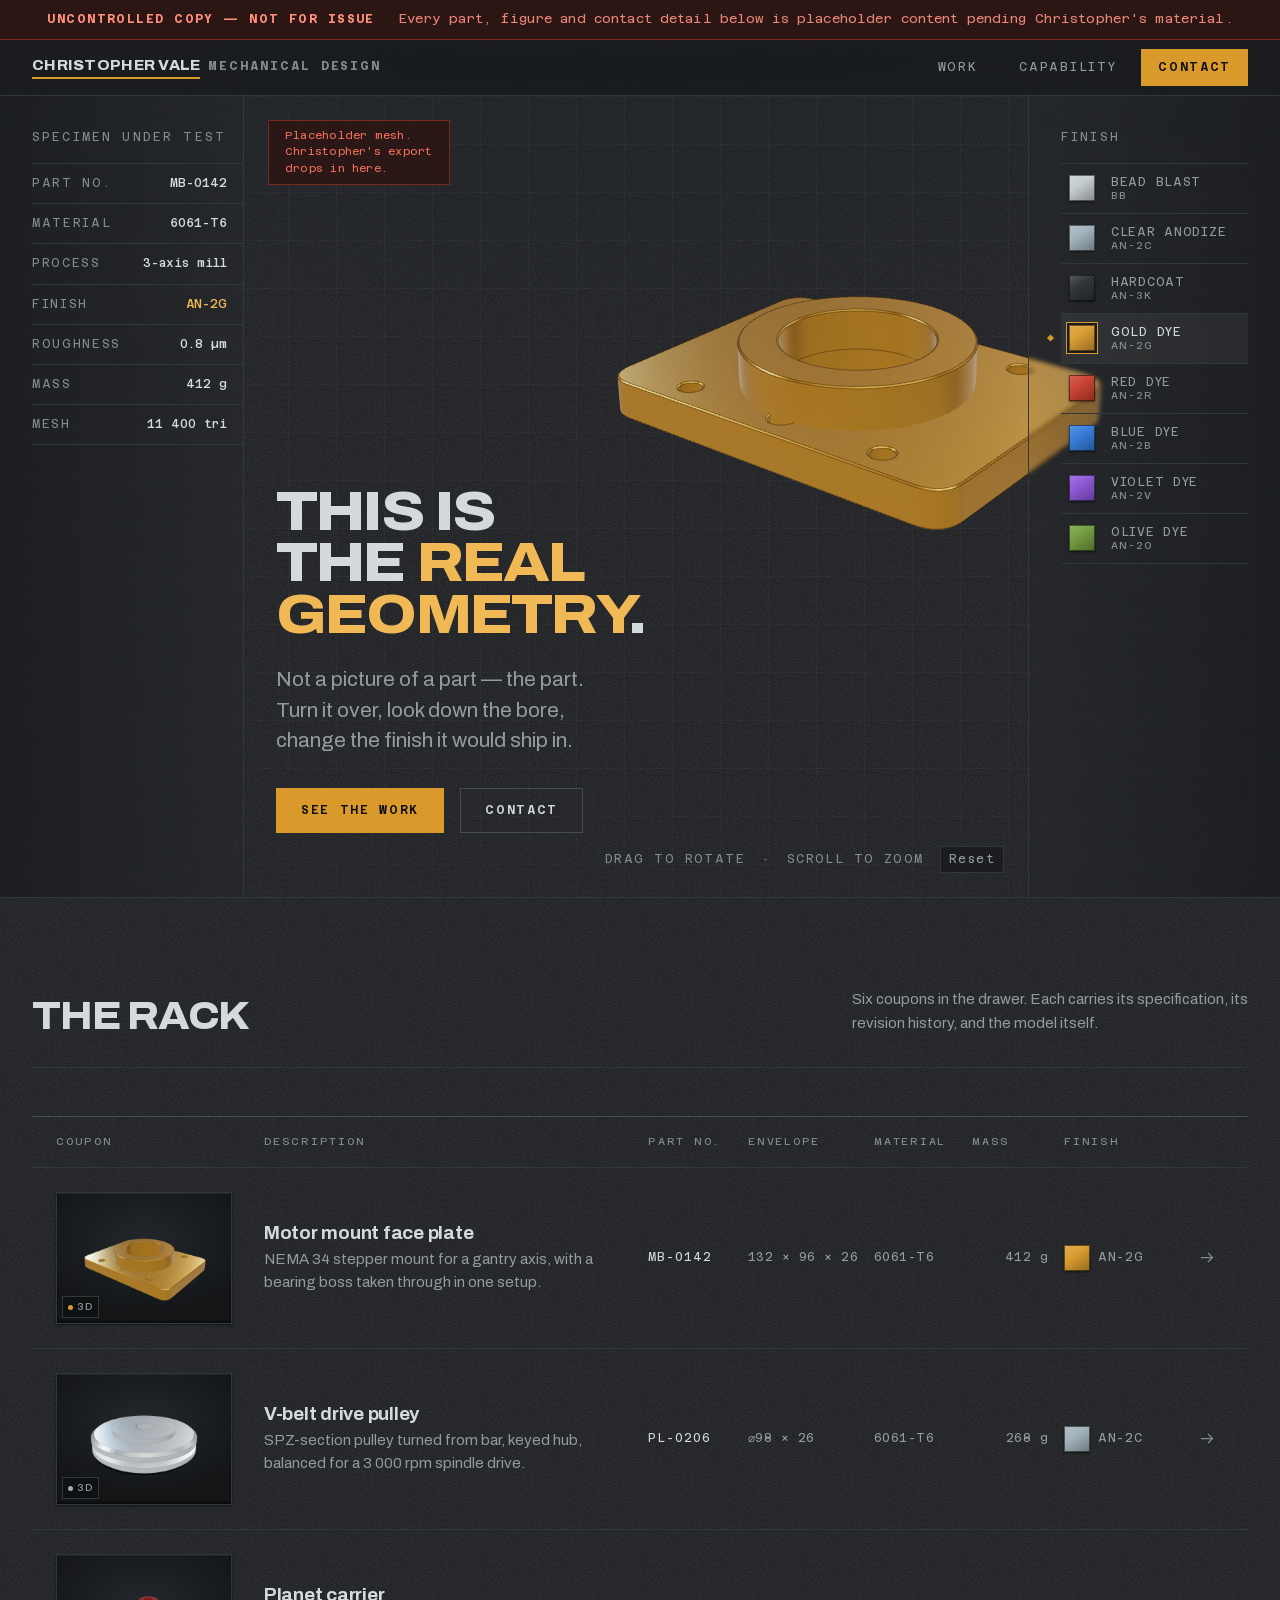
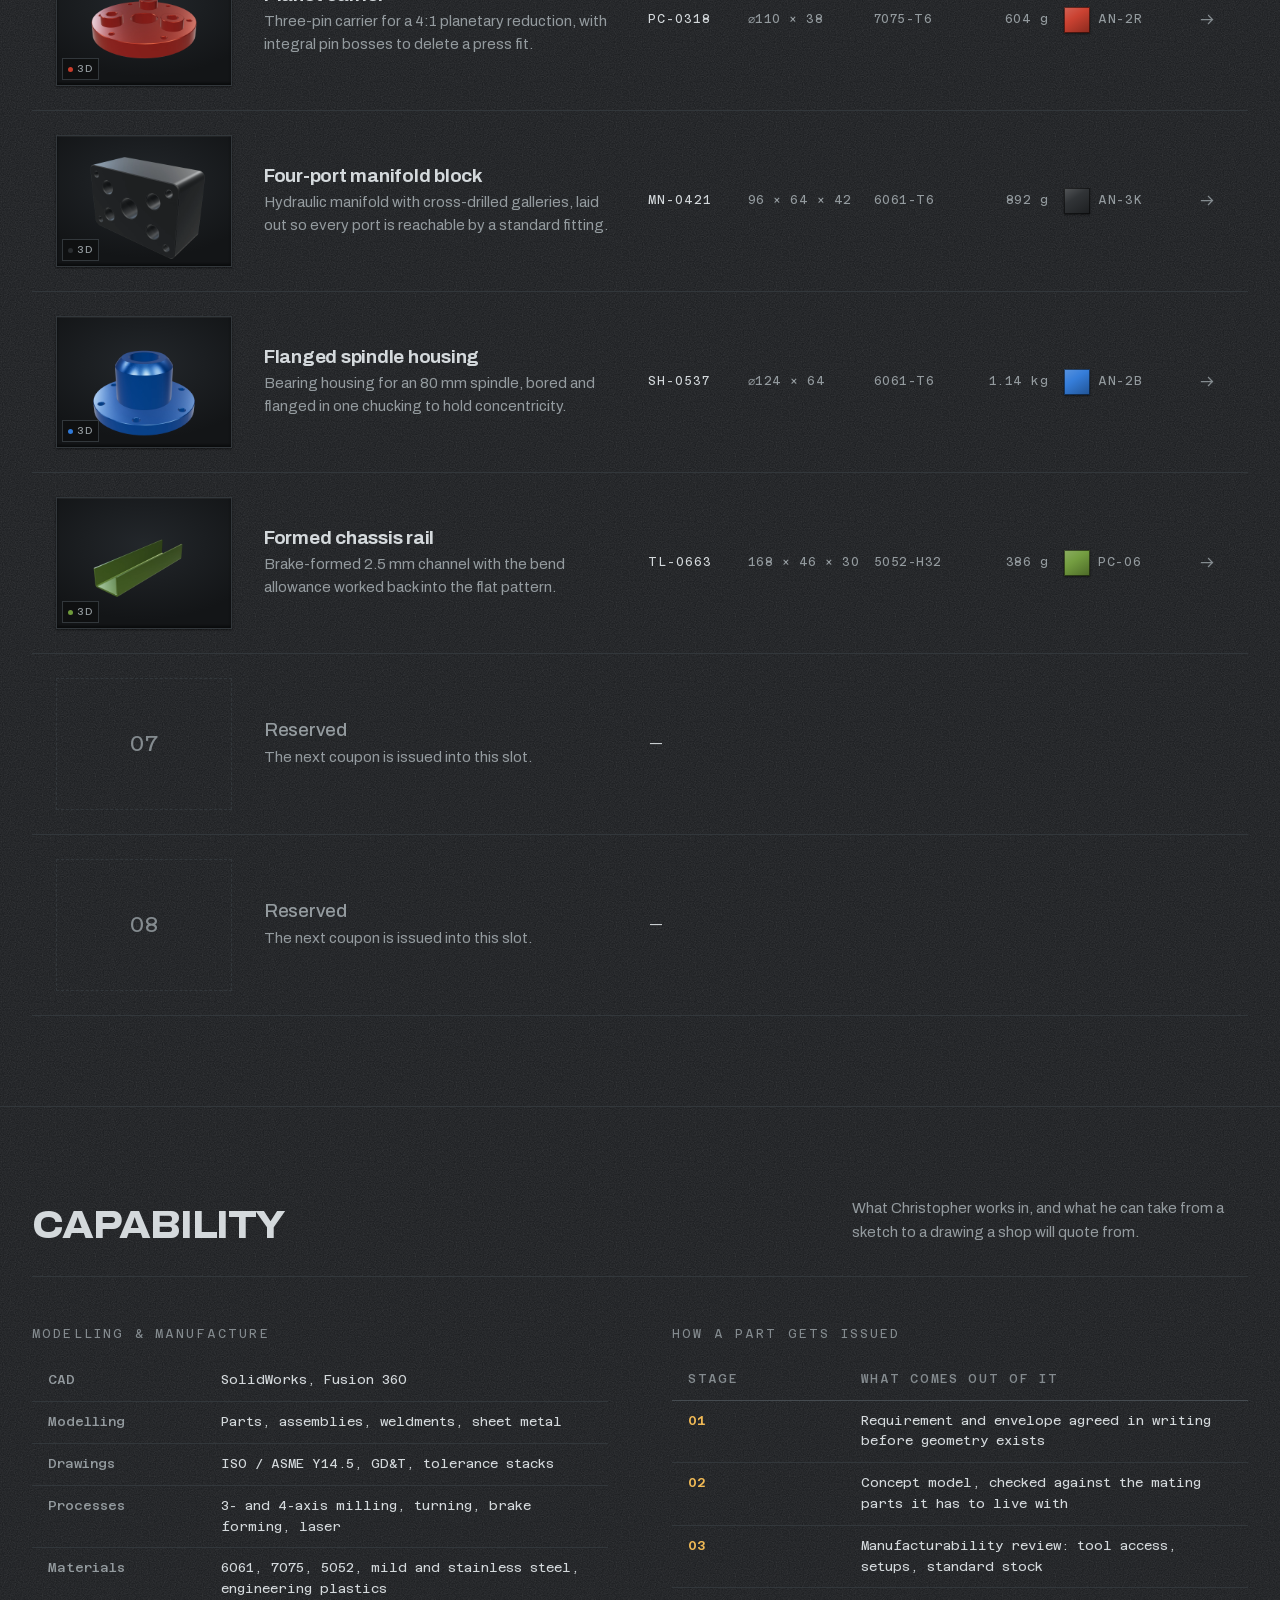
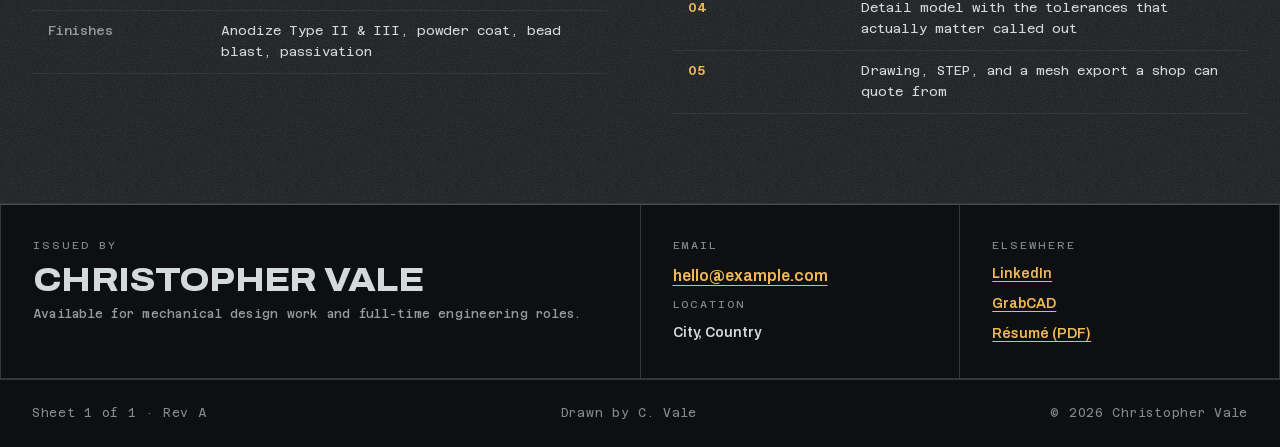
==== index.html @ 42f67389 "Initial commit: Christopher Vale mechanical design portfolio Static site for GitHub Pages, no build " ====
<!doctype html>
<html lang="en" class="no-js" data-finish="gold">
<head>
<meta charset="utf-8">
<meta name="viewport" content="width=device-width, initial-scale=1">
<title>Christopher Vale — Mechanical Design &amp; CAD</title>
<meta name="description" content="Mechanical parts and assemblies you can rotate in the browser. Real geometry, stamped specs, and the revision history behind each part.">
<meta name="theme-color" content="#16181a">
<meta property="og:title" content="Christopher Vale — Mechanical Design &amp; CAD">
<meta property="og:description" content="Mechanical parts and assemblies you can rotate in the browser. Real geometry, not renders of it.">
<meta property="og:type" content="website">
<link rel="icon" href="assets/favicon.svg" type="image/svg+xml">
<link rel="preload" href="assets/fonts/archivo-latin.woff2" as="font" type="font/woff2" crossorigin>
<link rel="preload" href="assets/fonts/azeret-mono-latin.woff2" as="font" type="font/woff2" crossorigin>
<link rel="stylesheet" href="assets/css/site.css">
<script type="importmap">
{
  "imports": {
    "three": "./vendor/three/three.module.min.js",
    "three/addons/": "./vendor/three/"
  }
}
</script>
<script defer src="assets/js/finishes.js"></script>
<script defer src="assets/js/site.js"></script>
</head>
<body>
<!--
DIRECTION CONTRACT
THESIS: Every project is a machined sample coupon you can pick up and re-finish, not a render tile; this refuses the dark portfolio grid of glowing cards.
OWN-WORLD: Type III hardcoat graphite ground, bead-blast aluminium type, a full Type II anodize dye rack carrying the page accent; Archivo stamped wide, Azeret Mono spec rows; drilled coupons, hairline rules, one 8px cell governing every dimension.
STORY: A recruiter sees real geometry turning, grabs it, changes its finish, reads the revision table, and mails Christopher.
FIRST VIEWPORT: Full-bleed datum field; the specimen seated upper-right; the spec stamp column pinned left; the dye rack pinned right; headline and primary action seated in the composed lower-left void.
FORM: The Finish Sample Card, candidate 6 of 7 grounded directions, seed key 66124021.
FINISH: unreviewed and undocumented is unfinished; this build ends with the finish review, the verdict, and DESIGN.md
-->
<a class="skip" href="#work">Skip to the work</a>

<!-- PLACEHOLDER MARKER. Delete this block once Christopher's real material is in. -->
<div class="issue-strip">
  <b>Uncontrolled copy — not for issue</b>
  <span>Every part, figure and contact detail below is placeholder content pending Christopher's material.</span>
</div>

<header class="nameplate">
  <a class="nameplate__mark" href="#top">
    <b>Christopher Vale</b>
    <em>Mechanical design</em>
  </a>
  <nav class="nameplate__nav" aria-label="Primary">
    <a href="#work">Work</a>
    <a href="#capability" class="hide-sm">Capability</a>
    <a href="#contact" class="is-primary">Contact</a>
  </nav>
</header>

<main id="top">

  <!-- ======================================================= the specimen -->
  <section class="coupon-test" aria-labelledby="hero-title">
    <div class="coupon-test__field" aria-hidden="true"></div>

    <div class="viewer viewer--hero"
         data-model="assets/models/mb-0142-motor-mount.stl"
         data-shift="-0.17,0.15"
         data-fit="1.72"
         data-fit-portrait="1.3">
      <img class="viewer__poster" src="assets/renders/mb-0142-motor-mount.webp"
           alt="Rendered view of the MB-0142 motor mount face plate: a milled aluminium plate with a central bearing boss and four bolt holes.">
      <canvas class="viewer__canvas" tabindex="0" role="application"
              aria-label="Interactive 3D model of part MB-0142. Drag to rotate, scroll to zoom. With the keyboard: arrow keys rotate, plus and minus zoom, R resets the view."></canvas>
      <div class="viewer__state" data-state-el>
        <span data-state-text>Loading specimen</span>
        <span class="viewer__bar"><i></i></span>
      </div>
      <!-- PLACEHOLDER MARKER. Delete with the issue strip. -->
      <p class="viewer__note">Placeholder mesh. Christopher's export drops in here.</p>
      <div class="viewer__readout">
        <span>Drag to rotate</span>
        <b>·</b>
        <span class="pointer-fine">Scroll to zoom</span>
        <span class="pointer-coarse">Pinch to zoom</span>
        <button type="button" class="viewer__reset">Reset</button>
      </div>
    </div>

    <div class="specstamp">
      <p class="specstamp__head">Specimen under test</p>
      <dl>
        <div><dt>Part no.</dt><dd>MB-0142</dd></div>
        <div><dt>Material</dt><dd>6061-T6</dd></div>
        <div><dt>Process</dt><dd>3-axis mill</dd></div>
        <div><dt>Finish</dt><dd data-live-finish>AN-2G</dd></div>
        <div><dt>Roughness</dt><dd data-live-ra>0.8 µm</dd></div>
        <div><dt>Mass</dt><dd>412 g</dd></div>
        <div><dt>Mesh</dt><dd>11 400 tri</dd></div>
      </dl>
    </div>

    <div class="dyerack">
      <p class="dyerack__head" id="dye-rack-label">Finish</p>
      <div class="dyerack__list" role="group" aria-labelledby="dye-rack-label">
        <button type="button" class="chip" data-finish="natural" style="--chip:#c3cacd" aria-pressed="false">
          <span>Bead blast<small>BB</small></span>
        </button>
        <button type="button" class="chip" data-finish="clear" style="--chip:#9fb0ba" aria-pressed="false">
          <span>Clear anodize<small>AN-2C</small></span>
        </button>
        <button type="button" class="chip" data-finish="black" style="--chip:#2a2d30" aria-pressed="false">
          <span>Hardcoat<small>AN-3K</small></span>
        </button>
        <button type="button" class="chip" data-finish="gold" style="--chip:#d99a2b" aria-pressed="true">
          <span>Gold dye<small>AN-2G</small></span>
        </button>
        <button type="button" class="chip" data-finish="red" style="--chip:#c93c2b" aria-pressed="false">
          <span>Red dye<small>AN-2R</small></span>
        </button>
        <button type="button" class="chip" data-finish="blue" style="--chip:#2f79d8" aria-pressed="false">
          <span>Blue dye<small>AN-2B</small></span>
        </button>
        <button type="button" class="chip" data-finish="violet" style="--chip:#8a52d6" aria-pressed="false">
          <span>Violet dye<small>AN-2V</small></span>
        </button>
        <button type="button" class="chip" data-finish="olive" style="--chip:#6f9a3a" aria-pressed="false">
          <span>Olive dye<small>AN-2O</small></span>
        </button>
      </div>
    </div>

    <div class="coupon-test__say">
      <h1 class="display" id="hero-title">This is the <i>real geometry</i>.</h1>
      <p class="lede">Not a picture of a part — the part. Turn it over, look down the bore,
        change the finish it would ship in.</p>
      <p class="nojs-note stamp mt-4">3D requires JavaScript. Every part is shown as a rendered plate below.</p>
      <div class="coupon-test__actions">
        <a class="btn" href="#work">See the work</a>
        <a class="btn btn--ghost" href="#contact">Contact</a>
      </div>
    </div>
  </section>

  <!-- ============================================================= the rack -->
  <section class="band" id="work" aria-labelledby="work-title">
    <div class="wrap">
      <div class="band__head">
        <h2 class="display" id="work-title">The rack</h2>
        <p>Six coupons in the drawer. Each carries its specification, its revision
          history, and the model itself.</p>
      </div>

      <div class="register">
        <div class="register__head" aria-hidden="true">
          <span>Coupon</span>
          <span>Description</span>
          <span><span>Part no.</span><span>Envelope</span><span>Material</span><span>Mass</span></span>
          <span>Finish</span>
          <span></span>
        </div>

        <a class="row seat" href="projects/mb-0142/" style="--chip:#d99a2b">
          <span class="row__plate">
            <img src="assets/renders/mb-0142-motor-mount.webp" alt="" loading="lazy" width="960" height="720">
            <span class="row__live">3D</span>
          </span>
          <span class="row__id">
            <b>Motor mount face plate</b>
            <i>NEMA 34 stepper mount for a gantry axis, with a bearing boss taken through in one setup.</i>
          </span>
          <span class="row__spec">
            <span class="pn">MB-0142</span>
            <span class="env">132 × 96 × 26</span>
            <span>6061-T6</span>
            <span class="mass">412 g</span>
          </span>
          <span class="row__fin">AN-2G</span>
          <svg class="ico" width="15" height="15" viewBox="0 0 15 15" fill="none" aria-hidden="true"><path d="M1.5 7.5h11M8.5 3.5l4 4-4 4" stroke="currentColor" stroke-width="1.25" stroke-linecap="square"/></svg>
        </a>

        <a class="row seat" href="projects/pl-0206/" style="--chip:#9fb0ba">
          <span class="row__plate">
            <img src="assets/renders/pl-0206-v-belt-pulley.webp" alt="" loading="lazy" width="960" height="720">
            <span class="row__live">3D</span>
          </span>
          <span class="row__id">
            <b>V-belt drive pulley</b>
            <i>SPZ-section pulley turned from bar, keyed hub, balanced for a 3 000 rpm spindle drive.</i>
          </span>
          <span class="row__spec">
            <span class="pn">PL-0206</span>
            <span class="env">⌀98 × 26</span>
            <span>6061-T6</span>
            <span class="mass">268 g</span>
          </span>
          <span class="row__fin">AN-2C</span>
          <svg class="ico" width="15" height="15" viewBox="0 0 15 15" fill="none" aria-hidden="true"><path d="M1.5 7.5h11M8.5 3.5l4 4-4 4" stroke="currentColor" stroke-width="1.25" stroke-linecap="square"/></svg>
        </a>

        <a class="row seat" href="projects/pc-0318/" style="--chip:#c93c2b">
          <span class="row__plate">
            <img src="assets/renders/pc-0318-planet-carrier.webp" alt="" loading="lazy" width="960" height="720">
            <span class="row__live">3D</span>
          </span>
          <span class="row__id">
            <b>Planet carrier</b>
            <i>Three-pin carrier for a 4:1 planetary reduction, with integral pin bosses to delete a press fit.</i>
          </span>
          <span class="row__spec">
            <span class="pn">PC-0318</span>
            <span class="env">⌀110 × 38</span>
            <span>7075-T6</span>
            <span class="mass">604 g</span>
          </span>
          <span class="row__fin">AN-2R</span>
          <svg class="ico" width="15" height="15" viewBox="0 0 15 15" fill="none" aria-hidden="true"><path d="M1.5 7.5h11M8.5 3.5l4 4-4 4" stroke="currentColor" stroke-width="1.25" stroke-linecap="square"/></svg>
        </a>

        <a class="row seat" href="projects/mn-0421/" style="--chip:#2a2d30">
          <span class="row__plate">
            <img src="assets/renders/mn-0421-manifold-block.webp" alt="" loading="lazy" width="960" height="720">
            <span class="row__live">3D</span>
          </span>
          <span class="row__id">
            <b>Four-port manifold block</b>
            <i>Hydraulic manifold with cross-drilled galleries, laid out so every port is reachable by a standard fitting.</i>
          </span>
          <span class="row__spec">
            <span class="pn">MN-0421</span>
            <span class="env">96 × 64 × 42</span>
            <span>6061-T6</span>
            <span class="mass">892 g</span>
          </span>
          <span class="row__fin">AN-3K</span>
          <svg class="ico" width="15" height="15" viewBox="0 0 15 15" fill="none" aria-hidden="true"><path d="M1.5 7.5h11M8.5 3.5l4 4-4 4" stroke="currentColor" stroke-width="1.25" stroke-linecap="square"/></svg>
        </a>

        <a class="row seat" href="projects/sh-0537/" style="--chip:#2f79d8">
          <span class="row__plate">
            <img src="assets/renders/sh-0537-spindle-housing.webp" alt="" loading="lazy" width="960" height="720">
            <span class="row__live">3D</span>
          </span>
          <span class="row__id">
            <b>Flanged spindle housing</b>
            <i>Bearing housing for an 80 mm spindle, bored and flanged in one chucking to hold concentricity.</i>
          </span>
          <span class="row__spec">
            <span class="pn">SH-0537</span>
            <span class="env">⌀124 × 64</span>
            <span>6061-T6</span>
            <span class="mass">1.14 kg</span>
          </span>
          <span class="row__fin">AN-2B</span>
          <svg class="ico" width="15" height="15" viewBox="0 0 15 15" fill="none" aria-hidden="true"><path d="M1.5 7.5h11M8.5 3.5l4 4-4 4" stroke="currentColor" stroke-width="1.25" stroke-linecap="square"/></svg>
        </a>

        <a class="row seat" href="projects/tl-0663/" style="--chip:#6f9a3a">
          <span class="row__plate">
            <img src="assets/renders/tl-0663-chassis-rail.webp" alt="" loading="lazy" width="960" height="720">
            <span class="row__live">3D</span>
          </span>
          <span class="row__id">
            <b>Formed chassis rail</b>
            <i>Brake-formed 2.5 mm channel with the bend allowance worked back into the flat pattern.</i>
          </span>
          <span class="row__spec">
            <span class="pn">TL-0663</span>
            <span class="env">168 × 46 × 30</span>
            <span>5052-H32</span>
            <span class="mass">386 g</span>
          </span>
          <span class="row__fin">PC-06</span>
          <svg class="ico" width="15" height="15" viewBox="0 0 15 15" fill="none" aria-hidden="true"><path d="M1.5 7.5h11M8.5 3.5l4 4-4 4" stroke="currentColor" stroke-width="1.25" stroke-linecap="square"/></svg>
        </a>

        <div class="row row--ghost seat">
          <span class="row__plate"><span>07</span></span>
          <span class="row__id">
            <b>Reserved</b>
            <i>The next coupon is issued into this slot.</i>
          </span>
          <span class="row__spec"><span class="pn">—</span></span>
        </div>

        <div class="row row--ghost seat">
          <span class="row__plate"><span>08</span></span>
          <span class="row__id">
            <b>Reserved</b>
            <i>The next coupon is issued into this slot.</i>
          </span>
          <span class="row__spec"><span class="pn">—</span></span>
        </div>

      </div>
    </div>
  </section>

  <!-- ======================================================== capability -->
  <section class="band" id="capability" aria-labelledby="cap-title">
    <div class="wrap">
      <div class="band__head">
        <h2 class="display" id="cap-title">Capability</h2>
        <p>What Christopher works in, and what he can take from a sketch to a
          drawing a shop will quote from.</p>
      </div>

      <div class="two-col">
        <table class="spectable">
          <caption>Modelling &amp; manufacture</caption>
          <tbody>
            <tr><th scope="row">CAD</th><td>SolidWorks, Fusion 360</td></tr>
            <tr><th scope="row">Modelling</th><td>Parts, assemblies, weldments, sheet metal</td></tr>
            <tr><th scope="row">Drawings</th><td>ISO / ASME Y14.5, GD&amp;T, tolerance stacks</td></tr>
            <tr><th scope="row">Processes</th><td>3- and 4-axis milling, turning, brake forming, laser</td></tr>
            <tr><th scope="row">Materials</th><td>6061, 7075, 5052, mild and stainless steel, engineering plastics</td></tr>
            <tr><th scope="row">Finishes</th><td>Anodize Type II &amp; III, powder coat, bead blast, passivation</td></tr>
          </tbody>
        </table>

        <table class="spectable">
          <caption>How a part gets issued</caption>
          <thead>
            <tr><th scope="col">Stage</th><th scope="col">What comes out of it</th></tr>
          </thead>
          <tbody>
            <tr><th scope="row" class="rev">01</th><td>Requirement and envelope agreed in writing before geometry exists</td></tr>
            <tr><th scope="row" class="rev">02</th><td>Concept model, checked against the mating parts it has to live with</td></tr>
            <tr><th scope="row" class="rev">03</th><td>Manufacturability review: tool access, setups, standard stock</td></tr>
            <tr><th scope="row" class="rev">04</th><td>Detail model with the tolerances that actually matter called out</td></tr>
            <tr><th scope="row" class="rev">05</th><td>Drawing, STEP, and a mesh export a shop can quote from</td></tr>
          </tbody>
        </table>
      </div>
    </div>
  </section>

</main>

<!-- ========================================================== title block -->
<footer class="titleblock" id="contact">
  <div class="titleblock__grid">
    <div class="titleblock__cell titleblock__issuer">
      <span class="k">Issued by</span>
      <span class="v">Christopher Vale</span>
      <p class="stamp" style="text-transform:none;letter-spacing:0.02em;line-height:1.6">
        Available for mechanical design work and full-time engineering roles.
      </p>
    </div>
    <div class="titleblock__cell">
      <span class="k">Email</span>
      <span class="v"><a href="mailto:hello@example.com">hello@example.com</a></span>
      <span class="k">Location</span>
      <span class="v" style="font-size:0.875rem">City, Country</span>
    </div>
    <div class="titleblock__cell">
      <span class="k">Elsewhere</span>
      <span class="v" style="font-size:0.875rem"><a href="#contact">LinkedIn</a></span>
      <span class="v" style="font-size:0.875rem"><a href="#contact">GrabCAD</a></span>
      <span class="v" style="font-size:0.875rem"><a href="#contact">Résumé (PDF)</a></span>
    </div>
  </div>
  <div class="titleblock__foot">
    <span>Sheet 1 of 1 · Rev A</span>
    <span>Drawn by C. Vale</span>
    <span>&copy; <span data-year>2026</span> Christopher Vale</span>
  </div>
</footer>

<div id="finish-live" class="vh" role="status" aria-live="polite"></div>
</body>
</html>
---- assets/css/site.css ----
/* ==========================================================================
   THE FINISH SAMPLE CARD
   Christopher — mechanical design portfolio
   Every project is a machined sample coupon: bead-blast field, stamped spec,
   dye rack. The page accent IS the selected finish.
   ========================================================================== */

/* --------------------------------------------------------------- 1. faces */

@font-face {
  font-family: 'Archivo';
  font-style: normal;
  font-weight: 100 900;
  font-stretch: 62% 125%;
  font-display: swap;
  src: url('../fonts/archivo-latin.woff2') format('woff2');
  unicode-range: U+0000-00FF, U+0131, U+0152-0153, U+02BB-02BC, U+02C6, U+02DA,
    U+02DC, U+0304, U+0308, U+0329, U+2000-206F, U+20AC, U+2122, U+2191, U+2193,
    U+2212, U+2215, U+FEFF, U+FFFD;
}
@font-face {
  font-family: 'Archivo';
  font-style: normal;
  font-weight: 100 900;
  font-stretch: 62% 125%;
  font-display: swap;
  src: url('../fonts/archivo-latin-ext.woff2') format('woff2');
  unicode-range: U+0100-02BA, U+02BD-02C5, U+02C7-02CC, U+02CE-02D7, U+02DD-02FF,
    U+0304, U+0308, U+0329, U+1D00-1DBF, U+1E00-1E9F, U+1EF2-1EFF, U+2020,
    U+20A0-20AB, U+20AD-20C0, U+2113, U+2C60-2C7F, U+A720-A7FF;
}
@font-face {
  font-family: 'Azeret Mono';
  font-style: normal;
  font-weight: 300 700;
  font-display: swap;
  src: url('../fonts/azeret-mono-latin.woff2') format('woff2');
  unicode-range: U+0000-00FF, U+0131, U+0152-0153, U+02BB-02BC, U+02C6, U+02DA,
    U+02DC, U+0304, U+0308, U+0329, U+2000-206F, U+20AC, U+2122, U+2191, U+2193,
    U+2212, U+2215, U+FEFF, U+FFFD;
}
@font-face {
  font-family: 'Azeret Mono';
  font-style: normal;
  font-weight: 300 700;
  font-display: swap;
  src: url('../fonts/azeret-mono-latin-ext.woff2') format('woff2');
  unicode-range: U+0100-02BA, U+02BD-02C5, U+02C7-02CC, U+02CE-02D7, U+02DD-02FF,
    U+0304, U+0308, U+0329, U+1D00-1DBF, U+1E00-1E9F, U+1EF2-1EFF, U+2020,
    U+20A0-20AB, U+20AD-20C0, U+2113, U+2C60-2C7F, U+A720-A7FF;
}

/* -------------------------------------------------------------- 2. tokens */

:root {
  /* One fixed cell unit governs every dimension on the page. */
  --cell: 8px;
  --c1: var(--cell);
  --c2: calc(var(--cell) * 2);
  --c3: calc(var(--cell) * 3);
  --c4: calc(var(--cell) * 4);
  --c6: calc(var(--cell) * 6);
  --c8: calc(var(--cell) * 8);
  --c12: calc(var(--cell) * 12);
  --c16: calc(var(--cell) * 16);

  /* Type III hardcoat ground, warm-dark rather than neutral black. */
  --void: #0e0f10;
  --plate: #191b1e;
  --plate-2: #1d2023;
  --plate-3: #24282c;
  --rule: #32373b;
  --rule-bright: #454b50;

  /* Bead-blast aluminium */
  --alu: #d4d9dc;
  --alu-dim: #949b9f;
  --alu-faint: #848b8f;

  /* Type II anodize dye rack — chip colour, and a lightened ink that clears
     4.5:1 on the plate for text use. */
  --dye-natural: #c3cacd;      --ink-natural: #d4d9dc;
  --dye-clear: #9fb0ba;        --ink-clear: #bcccd4;
  --dye-black: #2a2d30;        --ink-black: #b9bfc3;
  --dye-gold: #d99a2b;         --ink-gold: #f0b955;
  --dye-red: #c93c2b;          --ink-red: #f2705c;
  --dye-blue: #2f79d8;         --ink-blue: #6faaf5;
  --dye-violet: #8a52d6;       --ink-violet: #b591f0;
  --dye-olive: #6f9a3a;        --ink-olive: #a8cf6a;

  /* The live finish. JS overwrites these on selection; the page's accent
     is the selected finish, not a fixed brand colour. */
  --dye: var(--dye-gold);
  --ink: var(--ink-gold);

  --shadow-seat: 0 1px 2px rgb(0 0 0 / 0.5), 0 7px 14px -8px rgb(0 0 0 / 0.65);
  --shadow-lift: 0 2px 4px rgb(0 0 0 / 0.55), 0 14px 22px -10px rgb(0 0 0 / 0.75);

  --ease-out: cubic-bezier(0.16, 1, 0.3, 1);
  --ease-seat: cubic-bezier(0.22, 1.1, 0.36, 1);

  --sans: 'Archivo', ui-sans-serif, system-ui, sans-serif;
  --mono: 'Azeret Mono', ui-monospace, 'SF Mono', Menlo, monospace;

  --page: min(1560px, 100% - var(--c8));
  --header-h: 56px;
  --stamp-w: 244px;
  --rack-w: 252px;

  color-scheme: dark;
  accent-color: var(--dye);
}

/* --------------------------------------------------------------- 3. reset */

*, *::before, *::after { box-sizing: border-box; }

html {
  -webkit-text-size-adjust: 100%;
  scroll-behavior: smooth;
  scroll-padding-top: calc(var(--header-h) + var(--c6));
}
@media (prefers-reduced-motion: reduce) {
  html { scroll-behavior: auto; }
}

body {
  margin: 0;
  background: var(--plate);
  color: var(--alu);
  font-family: var(--sans);
  font-size: clamp(0.9375rem, 0.9rem + 0.2vw, 1rem);
  line-height: 1.6;
  font-variation-settings: 'wdth' 100;
  -webkit-font-smoothing: antialiased;
  text-rendering: optimizeLegibility;
  /* Bead-blast: isotropic grain, desaturated in the filter itself so it
     modulates the ground without a page-sized blend mode to composite. */
  background-image:
    radial-gradient(120% 80% at 50% -10%, #21262a 0%, transparent 60%),
    url("data:image/svg+xml,%3Csvg xmlns='http://www.w3.org/2000/svg' width='160' height='160'%3E%3Cfilter id='b'%3E%3CfeTurbulence type='fractalNoise' baseFrequency='0.85' numOctaves='3' stitchTiles='stitch'/%3E%3CfeColorMatrix type='saturate' values='0'/%3E%3C/filter%3E%3Crect width='160' height='160' filter='url(%23b)' opacity='0.16'/%3E%3C/svg%3E");
  background-size: auto, 160px 160px;
  background-attachment: fixed, scroll;
}

img, canvas, svg { display: block; max-width: 100%; }
img { height: auto; }

h1, h2, h3, h4, p, figure, ul, ol { margin: 0; }
ul, ol { padding: 0; list-style: none; }

/* ------------------------------------------------- 4. browser surfaces */

::selection { background: var(--dye); color: var(--void); }

::-webkit-scrollbar { width: 12px; height: 12px; }
::-webkit-scrollbar-track { background: var(--void); }
::-webkit-scrollbar-thumb {
  background: var(--plate-3);
  border: 3px solid var(--void);
  border-radius: 0;
}
::-webkit-scrollbar-thumb:hover { background: var(--rule-bright); }
* { scrollbar-color: var(--plate-3) var(--void); scrollbar-width: thin; }

:focus-visible {
  outline: 2px solid var(--ink);
  outline-offset: 2px;
}

a { color: var(--ink); text-decoration-thickness: 1px; text-underline-offset: 0.22em; }
a:hover { text-decoration-thickness: 2px; }

/* ----------------------------------------------------------- 5. type kit */

.stamp {
  font-family: var(--mono);
  font-size: 0.75rem;
  font-weight: 500;
  letter-spacing: 0.14em;
  text-transform: uppercase;
  font-variant-numeric: tabular-nums;
  color: var(--alu-dim);
}

.display {
  font-family: var(--sans);
  font-weight: 800;
  font-variation-settings: 'wdth' 112;
  letter-spacing: -0.032em;
  line-height: 0.92;
  text-wrap: balance;
  color: var(--alu);
  text-transform: uppercase;
}

.lede {
  font-size: clamp(1.0625rem, 1rem + 0.5vw, 1.3125rem);
  line-height: 1.45;
  color: var(--alu-dim);
  max-width: 46ch;
  text-wrap: pretty;
}

.prose { max-width: 68ch; color: var(--alu-dim); }
.prose p + p { margin-top: var(--c2); }
.prose strong { color: var(--alu); font-weight: 600; }

.num { font-variant-numeric: tabular-nums; }

/* --------------------------------------------------------- 6. page frame */

.wrap { width: var(--page); margin-inline: auto; }

.skip {
  position: absolute;
  left: var(--c2);
  top: calc(var(--c2) * -8);
  z-index: 100;
  padding: var(--c1) var(--c2);
  background: var(--dye);
  color: var(--void);
  font-family: var(--mono);
  font-size: 0.75rem;
  text-transform: uppercase;
  letter-spacing: 0.1em;
  text-decoration: none;
  transition: top 0.18s var(--ease-out);
}
.skip:focus { top: var(--c2); }

/* The draft stamp. Engineering documents carry exactly this mark; it is the
   honest state of the site until Christopher's material lands.
   To remove: delete every <div class="issue-strip"> block. */
.issue-strip {
  background: color-mix(in srgb, var(--dye-red) 16%, var(--void));
  border-bottom: 1px solid color-mix(in srgb, var(--dye-red) 55%, transparent);
  color: var(--ink-red);
  font-family: var(--mono);
  font-size: 0.75rem;
  letter-spacing: 0.12em;
  text-transform: uppercase;
  padding: calc(var(--c1) + 1px) var(--c4);
  display: flex;
  gap: var(--c3);
  align-items: baseline;
  justify-content: center;
  flex-wrap: wrap;
  text-align: center;
}
.issue-strip b { font-weight: 700; color: #ff8f7c; }
@media (max-width: 760px) {
  .issue-strip span { display: none; }
  .issue-strip { padding-inline: var(--c2); }
}
.issue-strip span {
  color: color-mix(in srgb, var(--ink-red) 78%, var(--alu));
  text-transform: none;
  letter-spacing: 0.01em;
  font-size: 0.8125rem;
}

/* -------------------------------------------------------- 7. nameplate */

.nameplate {
  position: sticky;
  top: 0;
  z-index: 40;
  height: var(--header-h);
  display: flex;
  align-items: center;
  gap: var(--c4);
  padding-inline: var(--c4);
  background: color-mix(in srgb, var(--plate) 86%, transparent);
  backdrop-filter: blur(14px) saturate(1.2);
  border-bottom: 1px solid var(--rule);
}

.nameplate__mark {
  display: flex;
  align-items: baseline;
  gap: var(--c1);
  text-decoration: none;
  color: var(--alu);
  font-weight: 700;
  font-variation-settings: 'wdth' 108;
  letter-spacing: 0.02em;
  text-transform: uppercase;
  font-size: 0.875rem;
  white-space: nowrap;
}
.nameplate__mark b {
  font-weight: 800;
  border-bottom: 2px solid var(--dye);
  transition: border-color 0.4s var(--ease-out);
}
.nameplate__mark em {
  font-style: normal;
  font-family: var(--mono);
  font-size: 0.75rem;
  letter-spacing: 0.16em;
  color: var(--alu-faint);
}

.nameplate__nav {
  margin-left: auto;
  display: flex;
  align-items: center;
  gap: var(--c1);
}
.nameplate__nav a {
  font-family: var(--mono);
  font-size: 0.75rem;
  letter-spacing: 0.14em;
  text-transform: uppercase;
  color: var(--alu-dim);
  text-decoration: none;
  padding: var(--c1) var(--c2);
  border: 1px solid transparent;
  transition: color 0.16s, border-color 0.16s, background-color 0.16s;
}
.nameplate__nav a:hover { color: var(--alu); border-color: var(--rule); }
.nameplate__nav a[aria-current='page'] { color: var(--ink); border-color: var(--rule-bright); }
.nameplate__nav .is-primary {
  color: var(--void);
  background: var(--dye);
  border-color: var(--dye);
  font-weight: 600;
  transition: background-color 0.4s var(--ease-out), border-color 0.4s var(--ease-out), filter 0.16s;
}
.nameplate__nav .is-primary:hover { color: var(--void); filter: brightness(1.14); }

@media (max-width: 720px) {
  .nameplate { gap: var(--c2); padding-inline: var(--c2); }
  .nameplate__mark em { display: none; }
  .nameplate__nav { gap: 0; }
  .nameplate__nav a { padding-inline: var(--c1); letter-spacing: 0.08em; }
  .nameplate__nav .hide-sm { display: none; }
}

/* --------------------------------------------------------- 8. the coupon */
/* The hero: one specimen under test on a bead-blast field. */

:root:has(.issue-strip) { --strip-h: 42px; }

.coupon-test {
  position: relative;
  min-height: calc(100svh - var(--header-h) - var(--strip-h, 0px));
  display: grid;
  grid-template-columns: var(--stamp-w) minmax(0, 1fr) var(--rack-w);
  grid-template-rows: 1fr auto;
  border-bottom: 1px solid var(--rule);
  isolation: isolate;
  overflow: clip;
}
.coupon-test > * { min-width: 0; }
.dyerack__list { min-width: 0; }

/* The field the specimen sits on: a datum grid, ruled in the cell unit. */
.coupon-test__field {
  position: absolute;
  inset: 0;
  z-index: 0;
  pointer-events: none;
  background-image:
    linear-gradient(to right, rgb(255 255 255 / 0.028) 1px, transparent 1px),
    linear-gradient(to bottom, rgb(255 255 255 / 0.028) 1px, transparent 1px);
  background-size: calc(var(--cell) * 6) calc(var(--cell) * 6);
  mask-image: radial-gradient(120% 100% at 62% 42%, #000 0%, #000 42%, transparent 78%);
}

.viewer {
  position: relative;
  width: 100%;
  height: 100%;
  isolation: isolate;
}

/* In the hero the viewer is the field itself: it spans the whole section and
   the stamp, rack, and statement sit over it. */
.viewer--hero {
  position: absolute;
  inset: 0;
  z-index: 1;
}
.viewer--hero .viewer__readout { right: calc(var(--rack-w) + var(--c3)); }
@media (max-width: 900px) {
  .viewer--hero .viewer__readout { right: var(--c3); left: var(--c3); }
}

/* "Scroll to zoom" names an action a touch device does not have. */
.pointer-coarse { display: none; }
@media (hover: none) and (pointer: coarse) {
  .pointer-fine { display: none; }
  .pointer-coarse { display: inline; }
}
/* On a narrow frame the hint is the grab affordance; the zoom verb can go. */
@media (max-width: 560px) {
  .viewer__readout .pointer-fine,
  .viewer__readout .pointer-coarse,
  .viewer__readout b { display: none; }
}

.specstamp,
.dyerack,
.coupon-test__say { position: relative; z-index: 2; }

/* In the hero the viewer IS the field, sitting beneath this chrome. Left as
   solid hit targets, the stamp column, the rack column and the statement
   swallow the pointer across most of the section — including the upper-right,
   where the specimen is composed — and the model cannot be dragged at all.
   The chrome keeps its place in the stack; only its real controls and its
   selectable evidence take the pointer back. */
.coupon-test .specstamp,
.coupon-test .dyerack,
.coupon-test__say { pointer-events: none; }

/* The evidence a reader copies, and every real control. The headline and lede
   stay transparent: they are a statement, not evidence, and they lie directly
   over the specimen's lower flank. */
.coupon-test .specstamp dl,
.coupon-test .dyerack__list,
.coupon-test__actions { pointer-events: auto; }

/* -- left: the spec stamp -------------------------------------------------- */

.specstamp {
  grid-column: 1;
  grid-row: 1 / 3;
  align-self: start;
  padding: var(--c4) 0 var(--c4) var(--c4);
  border-right: 1px solid var(--rule);
  min-height: 100%;
  background: linear-gradient(to right, color-mix(in srgb, var(--plate) 72%, transparent), transparent);
  backdrop-filter: blur(2px);
}
.specstamp dl {
  margin: 0;
  display: grid;
  grid-template-columns: 1fr;
}
.specstamp div {
  display: flex;
  justify-content: space-between;
  align-items: baseline;
  gap: var(--c2);
  padding: calc(var(--c1) + 2px) var(--c2) calc(var(--c1) + 2px) 0;
  border-bottom: 1px solid var(--rule);
}
.specstamp div:first-child { border-top: 1px solid var(--rule); }
.specstamp dt {
  font-family: var(--mono);
  font-size: 0.75rem;
  letter-spacing: 0.14em;
  text-transform: uppercase;
  color: var(--alu-faint);
}
.specstamp dd {
  margin: 0;
  font-family: var(--mono);
  font-size: 0.75rem;
  font-weight: 500;
  color: var(--alu);
  font-variant-numeric: tabular-nums;
  text-align: right;
}
.specstamp dd[data-live-finish] { color: var(--ink); transition: color 0.4s var(--ease-out); }
.specstamp__head {
  font-family: var(--mono);
  font-size: 0.75rem;
  letter-spacing: 0.18em;
  text-transform: uppercase;
  color: var(--alu-faint);
  padding-bottom: var(--c2);
}

/* -- right: the dye rack --------------------------------------------------- */

.dyerack {
  grid-column: 3;
  grid-row: 1 / 3;
  padding: var(--c4) var(--c4) var(--c4) 0;
  border-left: 1px solid var(--rule);
  background: linear-gradient(to left, color-mix(in srgb, var(--plate) 72%, transparent), transparent);
  backdrop-filter: blur(2px);
  display: flex;
  flex-direction: column;
  gap: var(--c2);
}
.dyerack__head {
  font-family: var(--mono);
  font-size: 0.75rem;
  letter-spacing: 0.18em;
  text-transform: uppercase;
  color: var(--alu-faint);
  padding-left: var(--c4);
}
.dyerack__list {
  display: flex;
  flex-direction: column;
  gap: 0;
  border-top: 1px solid var(--rule);
  margin-left: var(--c4);
}

/* A dye chip: a real machined coupon edge-on, drilled for the rack ring. */
.chip {
  position: relative;
  display: grid;
  grid-template-columns: 26px 1fr;
  align-items: center;
  gap: var(--c2);
  width: 100%;
  padding: calc(var(--c1) + 3px) var(--c1) calc(var(--c1) + 3px) var(--c1);
  border: 0;
  border-bottom: 1px solid var(--rule);
  background: transparent;
  color: var(--alu-dim);
  font-family: var(--mono);
  font-size: 0.75rem;
  letter-spacing: 0.06em;
  text-transform: uppercase;
  text-align: left;
  cursor: pointer;
  transition: color 0.16s, background-color 0.16s;
}
.chip::before {
  content: '';
  width: 26px;
  height: 26px;
  background: var(--chip);
  background-image:
    linear-gradient(146deg, rgb(255 255 255 / 0.2) 0%, rgb(255 255 255 / 0.03) 38%, rgb(0 0 0 / 0.32) 100%),
    repeating-linear-gradient(146deg, rgb(255 255 255 / 0.05) 0 1px, transparent 1px 3px);
  box-shadow: inset 0 0 0 1px rgb(0 0 0 / 0.5), 0 1px 2px rgb(0 0 0 / 0.5);
  transition: transform 0.24s var(--ease-seat), box-shadow 0.24s var(--ease-out);
}
.chip:hover { color: var(--alu); background: rgb(255 255 255 / 0.028); }
.chip:hover::before { transform: translateX(-2px) scale(1.06); }
.chip[aria-pressed='true'] { color: var(--alu); background: rgb(255 255 255 / 0.05); }
.chip[aria-pressed='true']::before {
  box-shadow: inset 0 0 0 1px rgb(0 0 0 / 0.5), 0 0 0 2px var(--plate), 0 0 0 3px var(--chip);
}
.chip[aria-pressed='true']::after {
  content: '';
  position: absolute;
  left: calc(var(--c1) * -1 - 5px);
  top: 50%;
  width: 5px;
  height: 5px;
  transform: translateY(-50%) rotate(45deg);
  background: var(--chip);
}
.chip small {
  display: block;
  font-size: 0.6875rem;
  letter-spacing: 0.1em;
  color: var(--alu-faint);
}

/* -- the statement, seated in the void ------------------------------------- */

.coupon-test__say {
  grid-column: 2;
  grid-row: 2;
  align-self: end;
  padding: var(--c6) var(--c4) var(--c8);
  max-width: 44ch;
}
.coupon-test__say h1 {
  font-size: clamp(2rem, 1.1rem + 3.1vw, 3.5rem);
  max-width: 15ch;
}
.coupon-test__say h1 i {
  font-style: normal;
  color: var(--ink);
  transition: color 0.4s var(--ease-out);
}
.coupon-test__say .lede { margin-top: var(--c3); }
.coupon-test__actions {
  margin-top: var(--c4);
  display: flex;
  flex-wrap: wrap;
  gap: var(--c2);
}

/* -- the viewer's own furniture -------------------------------------------- */

.viewer__poster {
  position: absolute;
  inset: 0;
  width: 100%;
  height: 100%;
  object-fit: contain;
  opacity: 1;
  transition: opacity 0.7s var(--ease-out);
}
.viewer.is-live .viewer__poster { opacity: 0; }

.viewer__canvas { width: 100%; height: 100%; touch-action: none; cursor: grab; }
.viewer__canvas:active { cursor: grabbing; }

.viewer__readout {
  position: absolute;
  z-index: 3;
  right: var(--c3);
  bottom: var(--c3);
  display: flex;
  align-items: center;
  justify-content: flex-end;
  flex-wrap: wrap;
  gap: var(--c1) var(--c2);
  font-family: var(--mono);
  font-size: 0.75rem;
  letter-spacing: 0.12em;
  text-transform: uppercase;
  color: var(--alu-faint);
  pointer-events: none;
}
.viewer__readout b {
  font-weight: 500;
  color: var(--alu-dim);
  font-variant-numeric: tabular-nums;
}

.viewer__note {
  position: absolute;
  z-index: 3;
  left: var(--c3);
  top: var(--c3);
  max-width: 26ch;
  padding: calc(var(--c1) - 1px) var(--c2);
  border: 1px solid color-mix(in srgb, var(--dye-red) 50%, transparent);
  background: color-mix(in srgb, var(--dye-red) 14%, rgb(14 15 16 / 0.86));
  color: var(--ink-red);
  font-family: var(--mono);
  font-size: 0.6875rem;
  line-height: 1.5;
  letter-spacing: 0.02em;
  pointer-events: none;
}
.viewer--hero .viewer__note { left: calc(var(--stamp-w) + var(--c3)); }
@media (max-width: 900px) { .viewer--hero .viewer__note { left: var(--c3); } }

.viewer__reset {
  pointer-events: auto;
  border: 1px solid var(--rule);
  background: color-mix(in srgb, var(--plate) 80%, transparent);
  color: var(--alu-dim);
  font: inherit;
  letter-spacing: 0.12em;
  padding: 3px var(--c1);
  cursor: pointer;
  transition: color 0.16s, border-color 0.16s;
}
.viewer__reset:hover { color: var(--alu); border-color: var(--rule-bright); }

/* Load state and no-WebGL state, drawn as deliberately as the loaded state. */
.viewer__state {
  position: absolute;
  z-index: 3;
  left: 50%;
  top: 50%;
  transform: translate(-50%, -50%);
  display: grid;
  gap: var(--c1);
  justify-items: center;
  font-family: var(--mono);
  font-size: 0.75rem;
  letter-spacing: 0.16em;
  text-transform: uppercase;
  color: var(--alu-dim);
  text-align: center;
  pointer-events: none;
}
.viewer__bar {
  width: 128px;
  height: 3px;
  background: var(--plate-3);
  overflow: hidden;
}
.viewer__bar i {
  display: block;
  height: 100%;
  width: 100%;
  transform: scaleX(var(--p, 0));
  transform-origin: left center;
  background: var(--dye);
  transition: transform 0.2s linear, background-color 0.4s var(--ease-out);
}
.viewer.is-live .viewer__state { display: none; }
.viewer.is-failed .viewer__state { display: grid; }

/* -- hero responsive ------------------------------------------------------- */

@media (max-width: 1180px) {
  .coupon-test { --stamp-w: 206px; --rack-w: 216px; }
  .coupon-test__say { max-width: 36ch; }
}

@media (max-width: 900px) {
  .coupon-test {
    grid-template-columns: 1fr;
    grid-template-rows: 50svh auto auto auto;
    min-height: 0;
  }
  .viewer { position: relative; grid-area: 1 / 1 / 2 / 2; }
  .coupon-test__field { mask-image: radial-gradient(120% 70% at 50% 30%, #000 0%, #000 45%, transparent 80%); }
  .coupon-test__say {
    grid-column: 1;
    grid-row: 3;
    max-width: none;
    padding: var(--c4) var(--c3) var(--c6);
    border-top: 1px solid var(--rule);
  }
  .dyerack {
    grid-column: 1;
    grid-row: 2;
    padding: var(--c3);
    border-left: 0;
    border-top: 1px solid var(--rule);
  }
  .dyerack__head, .dyerack__list { margin-left: 0; padding-left: 0; }
  .dyerack__list {
    flex-direction: row;
    overflow-x: auto;
    scroll-snap-type: x proximity;
    border-top: 0;
    gap: 0;
    margin-top: var(--c2);
    padding-bottom: var(--c1);
    mask-image: linear-gradient(to right, #000 0, #000 calc(100% - 40px), transparent 100%);
  }
  .chip {
    flex: 0 0 auto;
    width: 172px;
    grid-template-columns: 22px 1fr;
    scroll-snap-align: start;
    border-bottom: 0;
    border-right: 1px solid var(--rule);
  }
  .chip::before { width: 22px; height: 22px; }
  .chip[aria-pressed='true']::after { display: none; }
  .specstamp {
    grid-column: 1;
    grid-row: 4;
    border-right: 0;
    border-top: 1px solid var(--rule);
    padding: var(--c3);
    background: none;
  }
  .specstamp dl { grid-template-columns: 1fr 1fr; column-gap: var(--c3); }
  .specstamp div:nth-child(2) { border-top: 1px solid var(--rule); }
}

@media (max-width: 560px) {
  .specstamp dl { grid-template-columns: 1fr; }
  .specstamp div:nth-child(2) { border-top: 0; }
}

/* ----------------------------------------------------------- 9. sections */

.band {
  padding-block: clamp(var(--c8), 7vw, var(--c16));
  border-bottom: 1px solid var(--rule);
}
.band--tight { padding-block: clamp(var(--c6), 5vw, var(--c12)); }

.band__head {
  display: flex;
  align-items: end;
  justify-content: space-between;
  gap: var(--c4);
  flex-wrap: wrap;
  padding-bottom: var(--c4);
  margin-bottom: var(--c6);
  border-bottom: 1px solid var(--rule);
}
.band__head h2 {
  font-size: clamp(1.5rem, 1.1rem + 1.6vw, 2.375rem);
}
.band__head p { max-width: 44ch; color: var(--alu-dim); font-size: 0.9375rem; }

/* --------------------------------------------------------- 10. the rack */
/* Not a card grid. A specification register: coupons lying in the drawer,
   ruled hairline to hairline, read across rather than scanned as tiles. */

.register__head {
  display: grid;
  border-top: 1px solid var(--rule-bright);
  grid-template-columns: 176px minmax(0, 1fr) 384px 104px 24px;
  align-items: center;
  gap: var(--c4);
  padding: var(--c2) var(--c3);
  border-bottom: 1px solid var(--rule);
  font-family: var(--mono);
  font-size: 0.6875rem;
  letter-spacing: 0.16em;
  text-transform: uppercase;
  color: var(--alu-faint);
}
.register__head span:nth-child(3) {
  display: grid;
  grid-template-columns: 92px 118px 90px 76px;
  gap: var(--c1);
}

.row {
  position: relative;
  display: grid;
  grid-template-columns: 176px minmax(0, 1fr) 384px 104px 24px;
  align-items: center;
  gap: var(--c4);
  padding: var(--c3);
  border-bottom: 1px solid var(--rule);
  text-decoration: none;
  color: inherit;
  transition: background-color 0.24s var(--ease-out);
}
.row::before {
  /* the drawer seat: a milled channel the coupon lies in */
  content: '';
  position: absolute;
  left: 0;
  top: 0;
  bottom: -1px;
  width: 3px;
  background: var(--chip, transparent);
  transform: scaleY(0);
  transform-origin: center;
  transition: transform 0.28s var(--ease-seat);
}
.row:hover, .row:focus-visible { background: rgb(255 255 255 / 0.028); }
.row:hover::before, .row:focus-visible::before { transform: scaleY(1); }

/* the coupon itself: a plate with real edge thickness, seated in the tray */
.row__plate {
  position: relative;
  aspect-ratio: 4 / 3;
  background: radial-gradient(90% 74% at 50% 36%, #23272b 0%, #131517 78%);
  border: 1px solid var(--rule);
  box-shadow:
    inset 0 1px 0 rgb(255 255 255 / 0.05),
    inset 0 -2px 3px rgb(0 0 0 / 0.55),
    0 1px 2px rgb(0 0 0 / 0.5);
  overflow: hidden;
}
.row__plate img {
  width: 100%;
  height: 100%;
  object-fit: contain;
  transition: transform 0.42s var(--ease-out);
}
.row:hover .row__plate img { transform: scale(1.06); }

.row__live {
  position: absolute;
  left: 5px;
  bottom: 5px;
  display: flex;
  align-items: center;
  gap: 4px;
  padding: 1px 5px;
  background: rgb(14 15 16 / 0.8);
  border: 1px solid var(--rule);
  font-family: var(--mono);
  font-size: 0.6875rem;
  letter-spacing: 0.1em;
  color: var(--alu-dim);
}
.row__live::before {
  content: '';
  width: 5px;
  height: 5px;
  border-radius: 50%;
  background: var(--chip, var(--dye));
}

.row__id { display: grid; gap: 4px; min-width: 0; }
.row__id b {
  font-size: 1.125rem;
  font-weight: 700;
  font-variation-settings: 'wdth' 104;
  letter-spacing: -0.014em;
  line-height: 1.2;
  color: var(--alu);
}
.row__id i {
  font-style: normal;
  font-size: 0.9375rem;
  line-height: 1.5;
  color: var(--alu-dim);
  text-wrap: pretty;
}

.row__spec {
  display: grid;
  grid-template-columns: 92px 118px 90px 76px;
  gap: var(--c1);
  font-family: var(--mono);
  font-size: 0.75rem;
  letter-spacing: 0.04em;
  font-variant-numeric: tabular-nums;
  color: var(--alu-dim);
}
.row__spec .pn { color: var(--alu); letter-spacing: 0.08em; }
.row__spec .mass { text-align: right; }

/* the dye chip, struck at the end of the row like a sample tab */
.row__fin {
  display: grid;
  grid-template-columns: 26px 1fr;
  align-items: center;
  gap: var(--c1);
  font-family: var(--mono);
  font-size: 0.75rem;
  letter-spacing: 0.06em;
  color: var(--alu-dim);
}
.row__fin::before {
  content: '';
  width: 26px;
  height: 26px;
  background: var(--chip);
  background-image:
    linear-gradient(146deg, rgb(255 255 255 / 0.2) 0%, rgb(255 255 255 / 0.03) 40%, rgb(0 0 0 / 0.32) 100%);
  box-shadow: inset 0 0 0 1px rgb(0 0 0 / 0.55), 0 1px 2px rgb(0 0 0 / 0.5);
  transition: transform 0.28s var(--ease-seat);
}
.row:hover .row__fin::before { transform: scale(1.12); }

.row .ico {
  color: var(--alu-faint);
  transition: transform 0.3s var(--ease-out), color 0.3s;
}
.row:hover .ico, .row:focus-visible .ico { color: var(--ink); transform: translateX(4px); }

/* Absence drawn as deliberately as presence: an unissued drawer slot. */
.row--ghost { cursor: default; }
.row--ghost:hover { background: none; }
.row--ghost .row__plate {
  display: grid;
  place-items: center;
  background: none;
  border-style: dashed;
  box-shadow: none;
}
.row--ghost .row__plate span {
  font-family: var(--mono);
  font-size: 1.375rem;
  color: var(--alu-faint);
  font-variant-numeric: tabular-nums;
}
.row--ghost .row__id b { color: var(--alu-dim); font-weight: 500; }

@media (max-width: 1220px) {
  .register__head, .row { grid-template-columns: 152px minmax(0, 1fr) 260px 96px 24px; }
  .register__head span:nth-child(3), .row__spec { grid-template-columns: 88px 90px 72px; }
  .row__spec .env { display: none; }
}

@media (max-width: 940px) {
  .register__head { display: none; }
  .row {
    grid-template-columns: 132px minmax(0, 1fr) 16px;
    align-items: start;
    gap: var(--c2) var(--c3);
    padding: var(--c3) var(--c2);
  }
  .row__plate { grid-column: 1; grid-row: 1 / 4; }
  .row__id { grid-column: 2; grid-row: 1; }
  .row .ico { grid-column: 3; grid-row: 1; margin-top: 5px; }
  .row__spec {
    grid-column: 2 / 4;
    grid-row: 2;
    grid-template-columns: repeat(3, auto);
    justify-content: start;
    line-height: 1.4;
    gap: var(--c2);
  }
  .row__spec .mass { text-align: left; }
  .row__fin { grid-column: 2 / 4; grid-row: 3; grid-template-columns: 20px 1fr; }
  .row__fin::before { width: 20px; height: 20px; }
}

@media (max-width: 560px) {
  .row { grid-template-columns: 100px minmax(0, 1fr) 16px; }
  .row__id b { font-size: 1rem; }
  .row__id i { font-size: 0.875rem; }
  .row__spec { font-size: 0.6875rem; gap: var(--c1); }
}

/* ------------------------------------------------------- 11. spec tables */

.spectable {
  width: 100%;
  border-collapse: collapse;
  font-family: var(--mono);
  font-size: 0.8125rem;
  font-variant-numeric: tabular-nums;
}
.spectable caption {
  text-align: left;
  padding-bottom: var(--c2);
  font-size: 0.75rem;
  letter-spacing: 0.18em;
  text-transform: uppercase;
  color: var(--alu-faint);
}
.spectable th, .spectable td {
  text-align: left;
  padding: calc(var(--c1) + 2px) var(--c2);
  border-bottom: 1px solid var(--rule);
  vertical-align: top;
}
.spectable thead th {
  font-size: 0.75rem;
  letter-spacing: 0.14em;
  text-transform: uppercase;
  color: var(--alu-faint);
  font-weight: 500;
  border-bottom-color: var(--rule-bright);
}
.spectable tbody th { font-weight: 500; color: var(--alu-dim); width: 30%; }
.spectable td { color: var(--alu); }
.spectable tbody tr:hover td, .spectable tbody tr:hover th { background: rgb(255 255 255 / 0.022); }
.spectable .rev { color: var(--ink); font-weight: 600; white-space: nowrap; }

.two-col {
  display: grid;
  grid-template-columns: repeat(auto-fit, minmax(320px, 1fr));
  gap: var(--c6) var(--c8);
  align-items: start;
}

/* ---------------------------------------------------------- 12. controls */

.btn {
  display: inline-flex;
  align-items: center;
  gap: var(--c1);
  padding: calc(var(--c1) + 4px) var(--c3);
  border: 1px solid var(--dye);
  background: var(--dye);
  color: var(--void);
  font-family: var(--mono);
  font-size: 0.75rem;
  font-weight: 600;
  letter-spacing: 0.14em;
  text-transform: uppercase;
  text-decoration: none;
  cursor: pointer;
  transition: background-color 0.4s var(--ease-out), border-color 0.4s var(--ease-out),
    filter 0.16s, transform 0.16s;
}
.btn:hover { filter: brightness(1.14); transform: translateY(-1px); }
.btn:active { transform: translateY(0); }

.btn--ghost {
  background: transparent;
  color: var(--alu);
  border-color: var(--rule-bright);
}
.btn--ghost:hover { color: var(--ink); border-color: var(--ink); filter: none; }

/* ------------------------------------------------------- 13. title block */
/* The footer is the drawing's title block: who issued this, and how to reach
   them. */

.titleblock {
  border-top: 1px solid var(--rule-bright);
  background: var(--void);
}
.titleblock__grid {
  display: grid;
  grid-template-columns: 2fr 1fr 1fr;
  border-left: 1px solid var(--rule);
}
.titleblock__cell {
  padding: var(--c4);
  border-right: 1px solid var(--rule);
  border-bottom: 1px solid var(--rule);
  display: flex;
  flex-direction: column;
  gap: var(--c1);
  min-height: 132px;
}
.titleblock__cell dt, .titleblock__cell .k {
  font-family: var(--mono);
  font-size: 0.6875rem;
  letter-spacing: 0.18em;
  text-transform: uppercase;
  color: var(--alu-faint);
}
.titleblock__cell .v {
  font-size: 1rem;
  color: var(--alu);
  font-weight: 600;
}
.titleblock__cell a { color: var(--ink); }
.titleblock__issuer .v {
  font-size: clamp(1.5rem, 1.1rem + 1.4vw, 2.125rem);
  font-weight: 800;
  font-variation-settings: 'wdth' 110;
  letter-spacing: -0.02em;
  text-transform: uppercase;
  line-height: 1;
}
.titleblock__foot {
  display: flex;
  justify-content: space-between;
  gap: var(--c4);
  flex-wrap: wrap;
  padding: var(--c3) var(--c4);
  border-top: 1px solid var(--rule);
  font-family: var(--mono);
  font-size: 0.75rem;
  letter-spacing: 0.06em;
  color: var(--alu-faint);
}

@media (max-width: 820px) {
  .titleblock__grid { grid-template-columns: 1fr 1fr; }
  .titleblock__issuer { grid-column: 1 / -1; }
}
@media (max-width: 520px) {
  .titleblock__grid { grid-template-columns: 1fr; }
}

/* ------------------------------------------------------------ 14. motion */
/* One authored moment: coupons seat into the rack, the way a card drops into
   a fan deck. Everything else is state feedback. */

@media (prefers-reduced-motion: no-preference) {
  .seat {
    opacity: 0;
    transform: translateY(14px) scale(0.985);
  }
  .seat.is-seated {
    opacity: 1;
    transform: none;
    transition: opacity 0.5s var(--ease-out), transform 0.62s var(--ease-seat);
    transition-delay: var(--seat-delay, 0ms);
  }
}

@media (prefers-reduced-motion: reduce) {
  *, *::before, *::after {
    animation-duration: 0.01ms !important;
    animation-iteration-count: 1 !important;
    transition-duration: 0.01ms !important;
  }
}

/* -------------------------------------------------------- 15. project page */

.sheet {
  display: grid;
  grid-template-columns: minmax(0, 1fr) 320px;
  gap: var(--c8);
  align-items: start;
}
/* The coupon's own page leads with the specimen, not with prose: the
   geometry has to be in the first viewport on every project page. */
.sheet--specimen {
  grid-template-columns: minmax(0, 27rem) minmax(0, 1fr);
  gap: var(--c6);
  align-items: center;
}
.sheet--specimen .sheet__title { padding-block: var(--c2); }
@media (max-width: 960px) {
  .sheet,
  .sheet--specimen {
    grid-template-columns: minmax(0, 1fr);
    gap: var(--c6);
    align-items: start;
  }
  .sheet--specimen .sheet__title { padding-block: 0; }
}

.sheet__title h1 {
  font-size: clamp(1.875rem, 1.2rem + 2.6vw, 3.25rem);
  max-width: 18ch;
}
.sheet__title .lede { margin-top: var(--c3); }

.crumbs {
  display: flex;
  align-items: center;
  gap: var(--c1);
  font-family: var(--mono);
  font-size: 0.75rem;
  letter-spacing: 0.14em;
  text-transform: uppercase;
  color: var(--alu-faint);
  padding-bottom: var(--c3);
}
.crumbs a { color: var(--alu-dim); text-decoration: none; }
.crumbs a:hover { color: var(--ink); }
.crumbs span[aria-current] { color: var(--alu); }

/* The specimen on a coupon's own page: same viewer, seated in a framed bay
   with its rack beneath. */
.specimen {
  position: relative;
  border: 1px solid var(--rule);
  background:
    linear-gradient(to right, rgb(255 255 255 / 0.026) 1px, transparent 1px) 0 0 / calc(var(--cell) * 6) calc(var(--cell) * 6),
    linear-gradient(to bottom, rgb(255 255 255 / 0.026) 1px, transparent 1px) 0 0 / calc(var(--cell) * 6) calc(var(--cell) * 6),
    radial-gradient(90% 80% at 50% 40%, #22262a 0%, #141618 78%);
  box-shadow: var(--shadow-seat);
}
.specimen .viewer { height: clamp(340px, 56svh, 600px); }

.dyerack--flat {
  padding: var(--c3);
  border-left: 0;
  border-top: 1px solid var(--rule);
  background: rgb(0 0 0 / 0.22);
  backdrop-filter: none;
  gap: var(--c2);
}
.dyerack--flat .dyerack__head { padding-left: 0; }
.dyerack--flat .dyerack__list {
  flex-direction: row;
  flex-wrap: nowrap;
  overflow-x: auto;
  margin-left: 0;
  border-top: 0;
  padding-bottom: var(--c1);
  scroll-snap-type: x proximity;
  mask-image: linear-gradient(to right, #000 0, #000 calc(100% - 44px), transparent 100%);
}
.dyerack--flat .chip {
  flex: 0 0 auto;
  width: 178px;
  border-bottom: 0;
  border-right: 1px solid var(--rule);
  scroll-snap-align: start;
}
.dyerack--flat .chip[aria-pressed='true']::after { display: none; }

.plates {
  display: grid;
  grid-template-columns: repeat(auto-fit, minmax(280px, 1fr));
  gap: var(--c3);
}
.plate {
  border: 1px solid var(--rule);
  background: var(--plate-2);
  overflow: hidden;
}
.plate img { width: 100%; aspect-ratio: 4 / 3; object-fit: contain; background: radial-gradient(90% 70% at 50% 38%, #23272b 0%, #16181a 72%); }
.plate figcaption {
  padding: var(--c2) var(--c3);
  border-top: 1px solid var(--rule);
  font-family: var(--mono);
  font-size: 0.75rem;
  letter-spacing: 0.1em;
  text-transform: uppercase;
  color: var(--alu-faint);
}

.pager {
  display: flex;
  justify-content: space-between;
  gap: var(--c4);
  flex-wrap: wrap;
}
.pager a {
  display: grid;
  gap: 2px;
  text-decoration: none;
  font-family: var(--mono);
  font-size: 0.75rem;
  letter-spacing: 0.14em;
  text-transform: uppercase;
  color: var(--alu-faint);
  border: 1px solid var(--rule);
  padding: var(--c2) var(--c3);
  transition: border-color 0.2s, color 0.2s;
}
.pager a:hover { border-color: var(--rule-bright); color: var(--alu); }
.pager a b { font-size: 0.8125rem; color: var(--alu); font-weight: 600; letter-spacing: 0.06em; }
.pager a.is-next { text-align: right; margin-left: auto; }

/* --------------------------------------------------------- 16. utilities */

.vh {
  position: absolute !important;
  width: 1px; height: 1px;
  padding: 0; margin: -1px;
  overflow: hidden;
  clip-path: inset(50%);
  white-space: nowrap;
  border: 0;
}
.mt-4 { margin-top: var(--c4); }
.mt-6 { margin-top: var(--c6); }
.mt-8 { margin-top: var(--c8); }

.nojs-note { display: none; }
.no-js .nojs-note { display: block; }
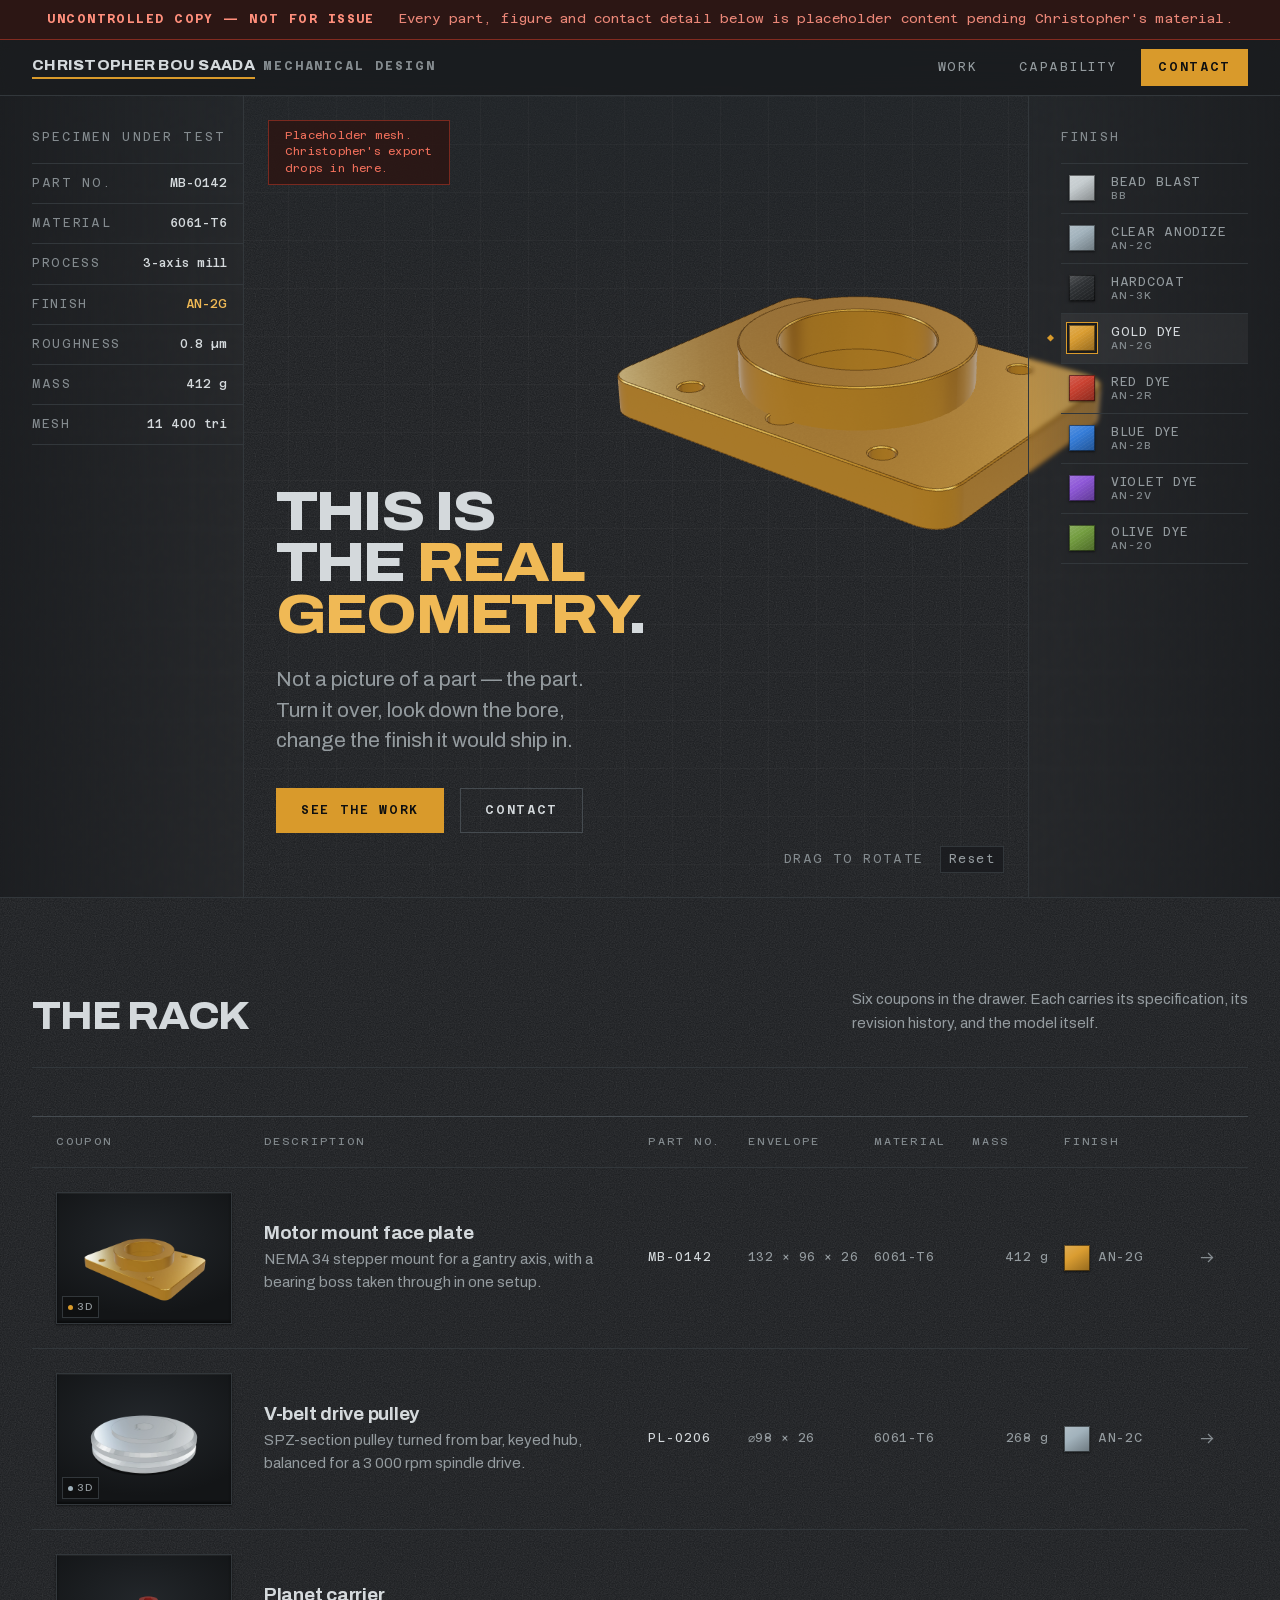
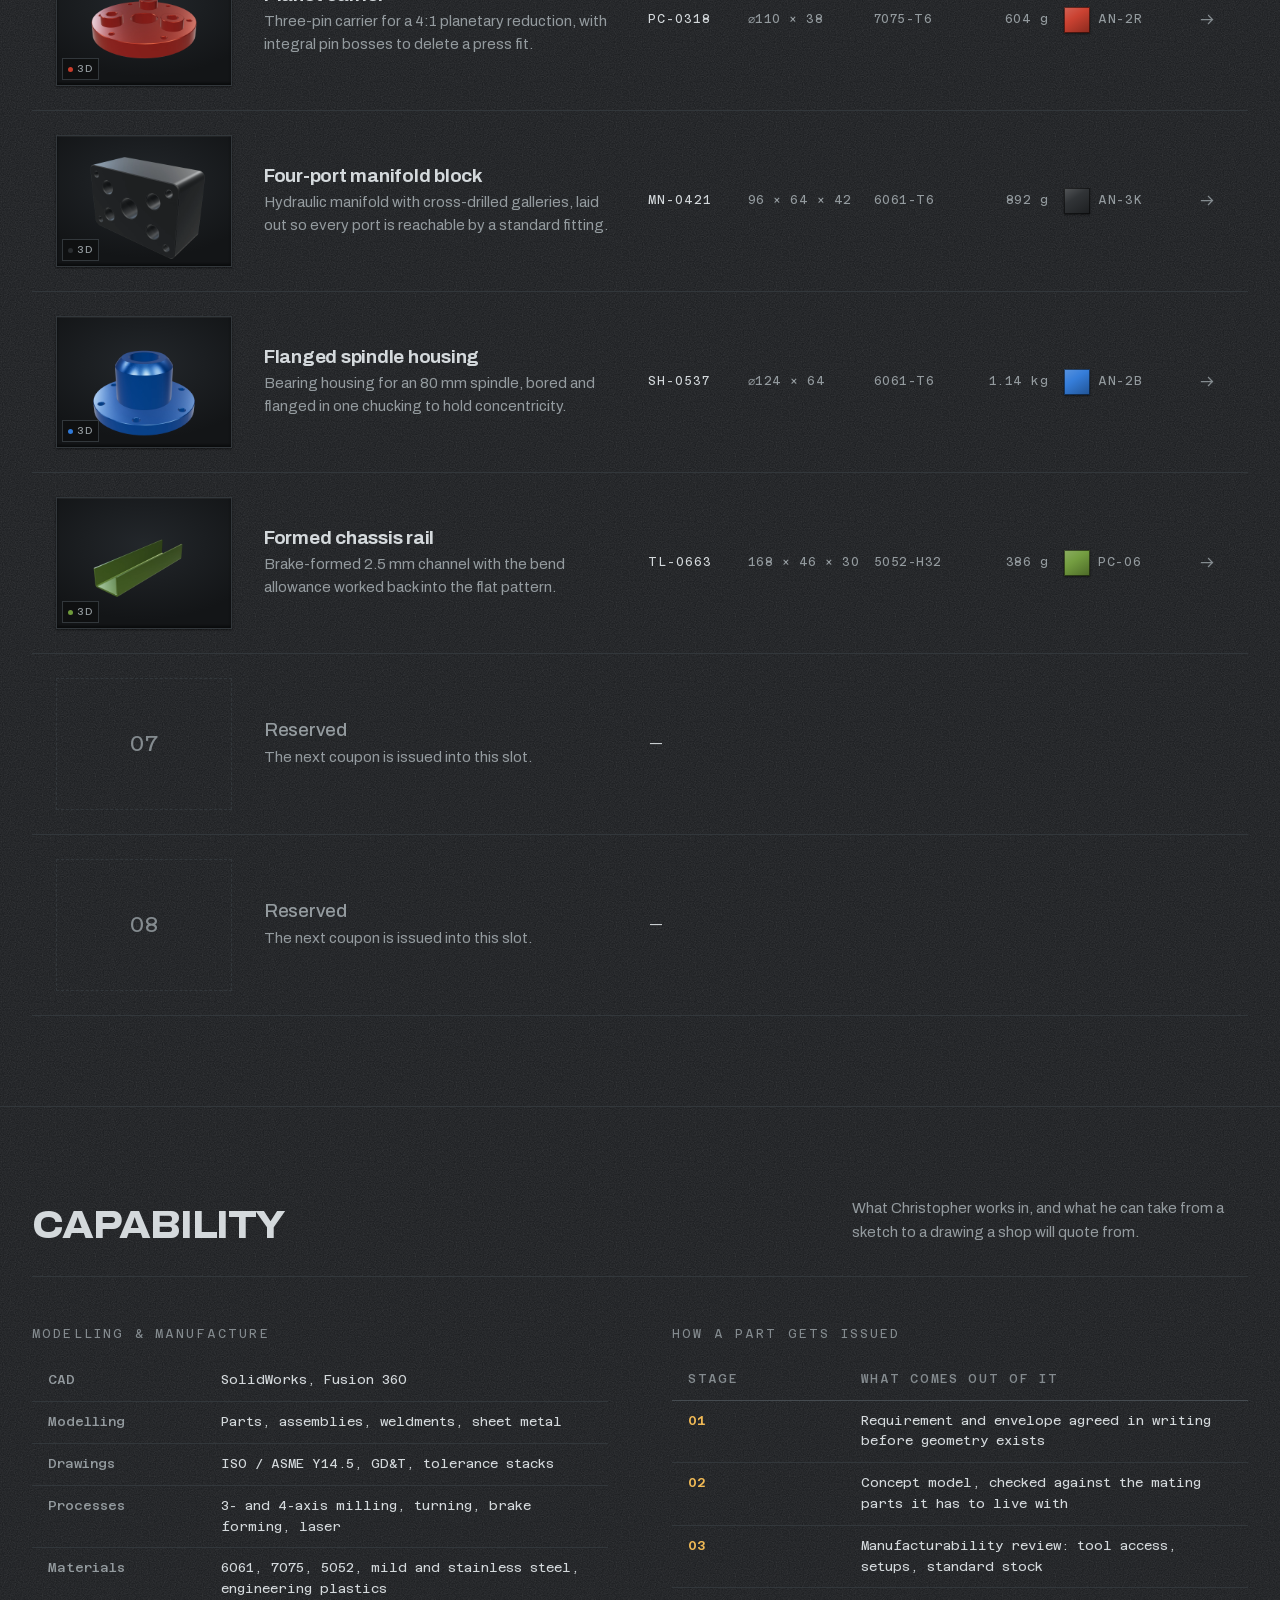
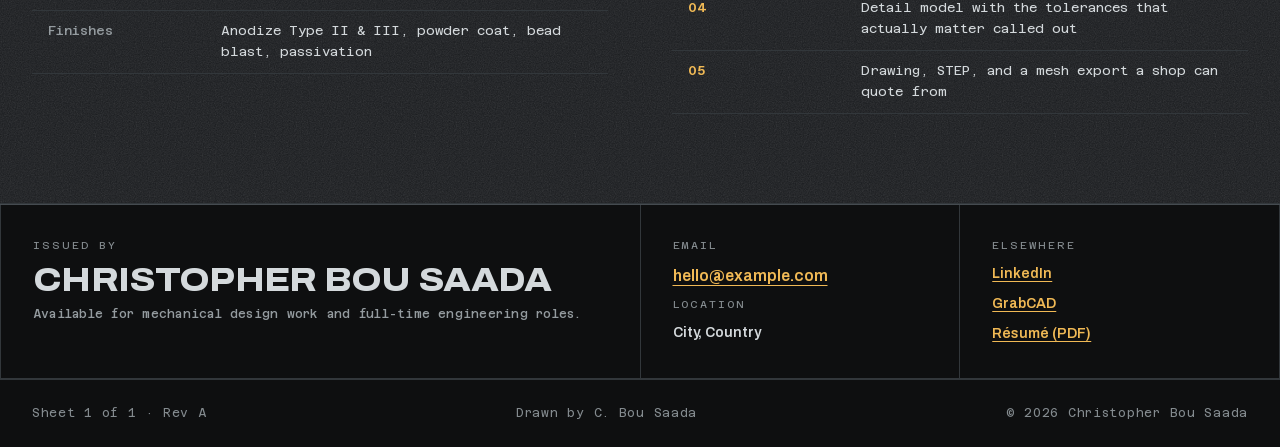
==== commit 8eec0460: "Free the page scroll on the hero, and use the client's real name The hero viewer fills the first vie" ====
--- a/index.html
+++ b/index.html
@@ -3,10 +3,10 @@
 <head>
 <meta charset="utf-8">
 <meta name="viewport" content="width=device-width, initial-scale=1">
-<title>Christopher Vale — Mechanical Design &amp; CAD</title>
+<title>Christopher Bou Saada — Mechanical Design &amp; CAD</title>
 <meta name="description" content="Mechanical parts and assemblies you can rotate in the browser. Real geometry, stamped specs, and the revision history behind each part.">
 <meta name="theme-color" content="#16181a">
-<meta property="og:title" content="Christopher Vale — Mechanical Design &amp; CAD">
+<meta property="og:title" content="Christopher Bou Saada — Mechanical Design &amp; CAD">
 <meta property="og:description" content="Mechanical parts and assemblies you can rotate in the browser. Real geometry, not renders of it.">
 <meta property="og:type" content="website">
 <link rel="icon" href="assets/favicon.svg" type="image/svg+xml">
@@ -44,7 +44,7 @@
 
 <header class="nameplate">
   <a class="nameplate__mark" href="#top">
-    <b>Christopher Vale</b>
+    <b>Christopher Bou Saada</b>
     <em>Mechanical design</em>
   </a>
   <nav class="nameplate__nav" aria-label="Primary">
@@ -64,11 +64,12 @@
          data-model="assets/models/mb-0142-motor-mount.stl"
          data-shift="-0.17,0.15"
          data-fit="1.72"
-         data-fit-portrait="1.3">
+         data-fit-portrait="1.3"
+         data-zoom="off">
       <img class="viewer__poster" src="assets/renders/mb-0142-motor-mount.webp"
            alt="Rendered view of the MB-0142 motor mount face plate: a milled aluminium plate with a central bearing boss and four bolt holes.">
       <canvas class="viewer__canvas" tabindex="0" role="application"
-              aria-label="Interactive 3D model of part MB-0142. Drag to rotate, scroll to zoom. With the keyboard: arrow keys rotate, plus and minus zoom, R resets the view."></canvas>
+              aria-label="Interactive 3D model of part MB-0142. Drag to rotate. With the keyboard: arrow keys rotate, plus and minus zoom, R resets the view. Open the part's page to zoom with the wheel."></canvas>
       <div class="viewer__state" data-state-el>
         <span data-state-text>Loading specimen</span>
         <span class="viewer__bar"><i></i></span>
@@ -77,9 +78,6 @@
       <p class="viewer__note">Placeholder mesh. Christopher's export drops in here.</p>
       <div class="viewer__readout">
         <span>Drag to rotate</span>
-        <b>·</b>
-        <span class="pointer-fine">Scroll to zoom</span>
-        <span class="pointer-coarse">Pinch to zoom</span>
         <button type="button" class="viewer__reset">Reset</button>
       </div>
     </div>
@@ -339,7 +337,7 @@
   <div class="titleblock__grid">
     <div class="titleblock__cell titleblock__issuer">
       <span class="k">Issued by</span>
-      <span class="v">Christopher Vale</span>
+      <span class="v">Christopher Bou Saada</span>
       <p class="stamp" style="text-transform:none;letter-spacing:0.02em;line-height:1.6">
         Available for mechanical design work and full-time engineering roles.
       </p>
@@ -359,8 +357,8 @@
   </div>
   <div class="titleblock__foot">
     <span>Sheet 1 of 1 · Rev A</span>
-    <span>Drawn by C. Vale</span>
-    <span>&copy; <span data-year>2026</span> Christopher Vale</span>
+    <span>Drawn by C. Bou Saada</span>
+    <span>&copy; <span data-year>2026</span> Christopher Bou Saada</span>
   </div>
 </footer>
 
--- a/assets/css/site.css
+++ b/assets/css/site.css
@@ -597,7 +597,11 @@
 }
 .viewer.is-live .viewer__poster { opacity: 0; }
 
-.viewer__canvas { width: 100%; height: 100%; touch-action: none; cursor: grab; }
+/* The poster is absolutely positioned; as a static element the canvas would
+   paint — and hit-test — beneath it, and fading the poster to opacity 0 does
+   not take it out of hit testing. Positioning the canvas puts it above the
+   poster by DOM order so drags reach OrbitControls. */
+.viewer__canvas { position: relative; width: 100%; height: 100%; touch-action: none; cursor: grab; }
 .viewer__canvas:active { cursor: grabbing; }
 
 .viewer__readout {
@@ -1136,6 +1140,13 @@
     opacity: 0;
     transform: translateY(14px) scale(0.985);
   }
+  /* Only JavaScript adds .is-seated, so without it every coupon in the rack
+     would stay at opacity 0 and the work register would render as blank
+     space. The content and its links must survive with scripting off. */
+  .no-js .seat {
+    opacity: 1;
+    transform: none;
+  }
   .seat.is-seated {
     opacity: 1;
     transform: none;
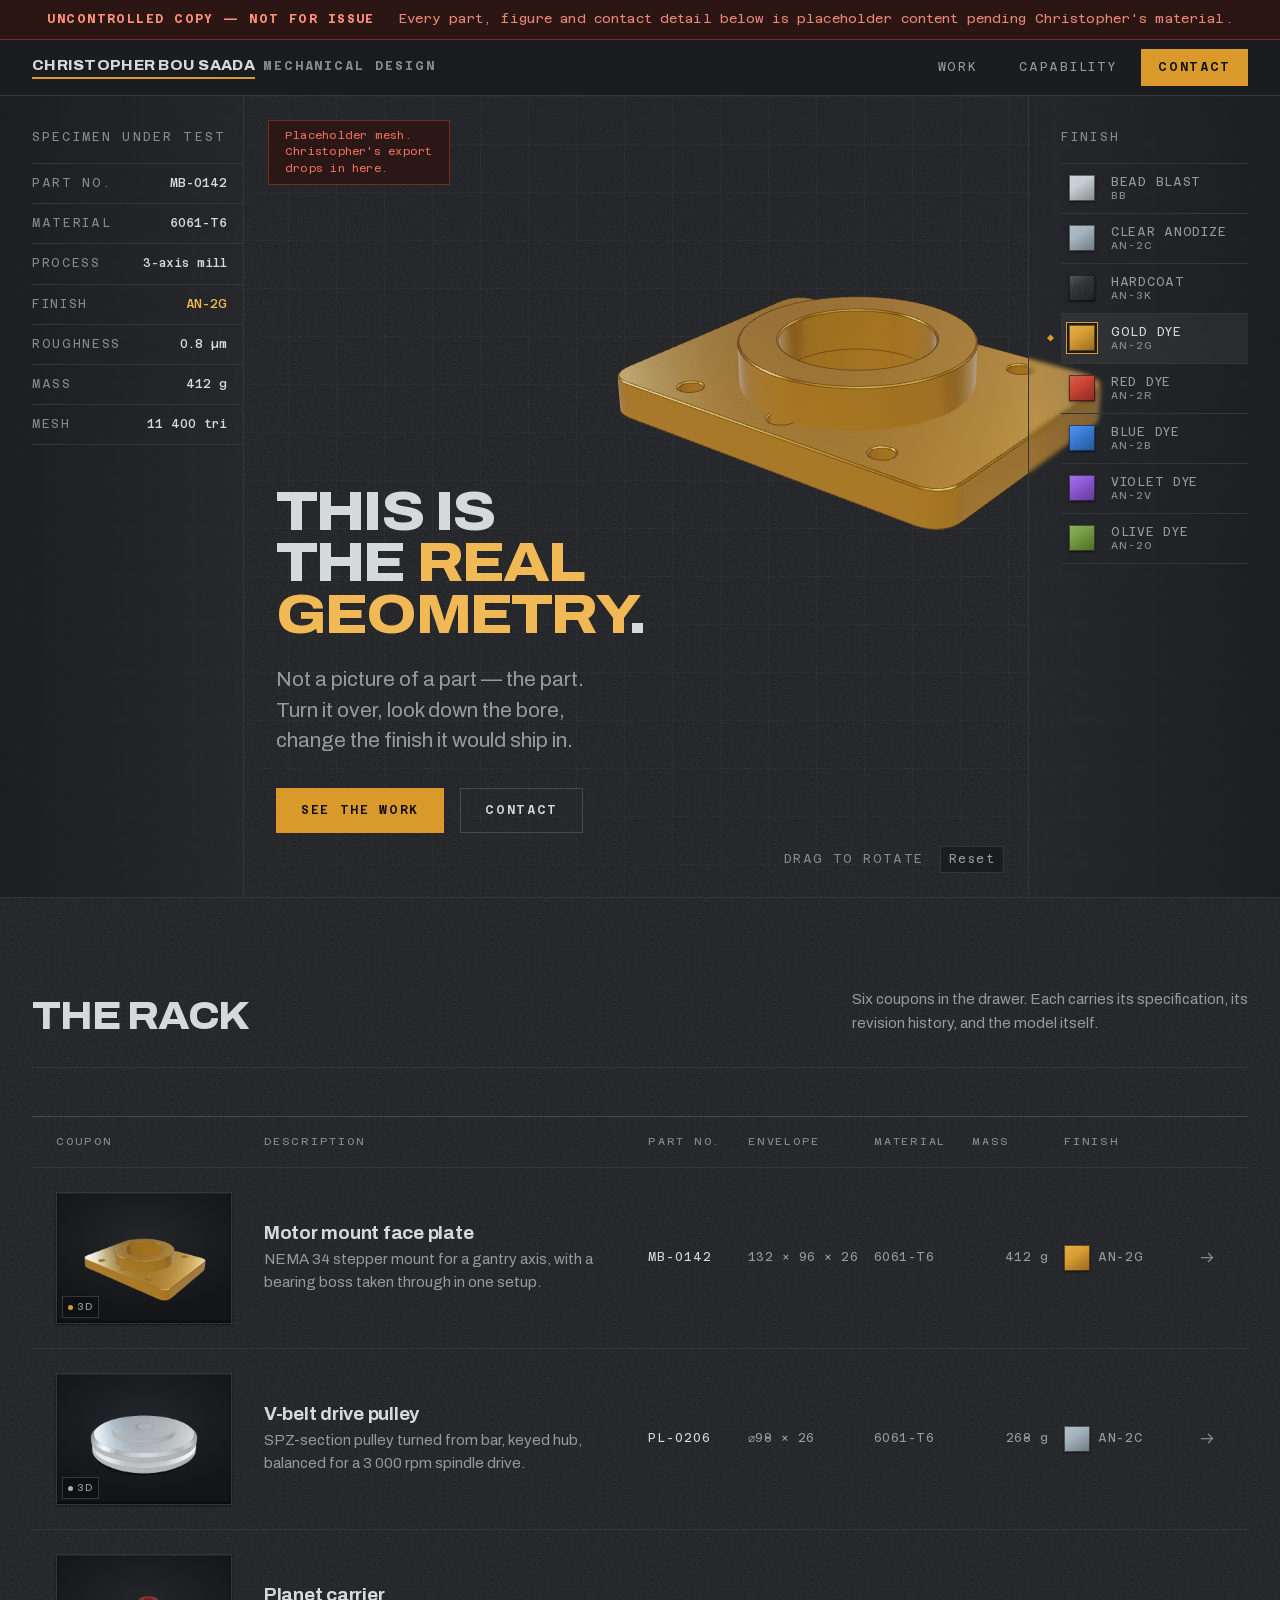
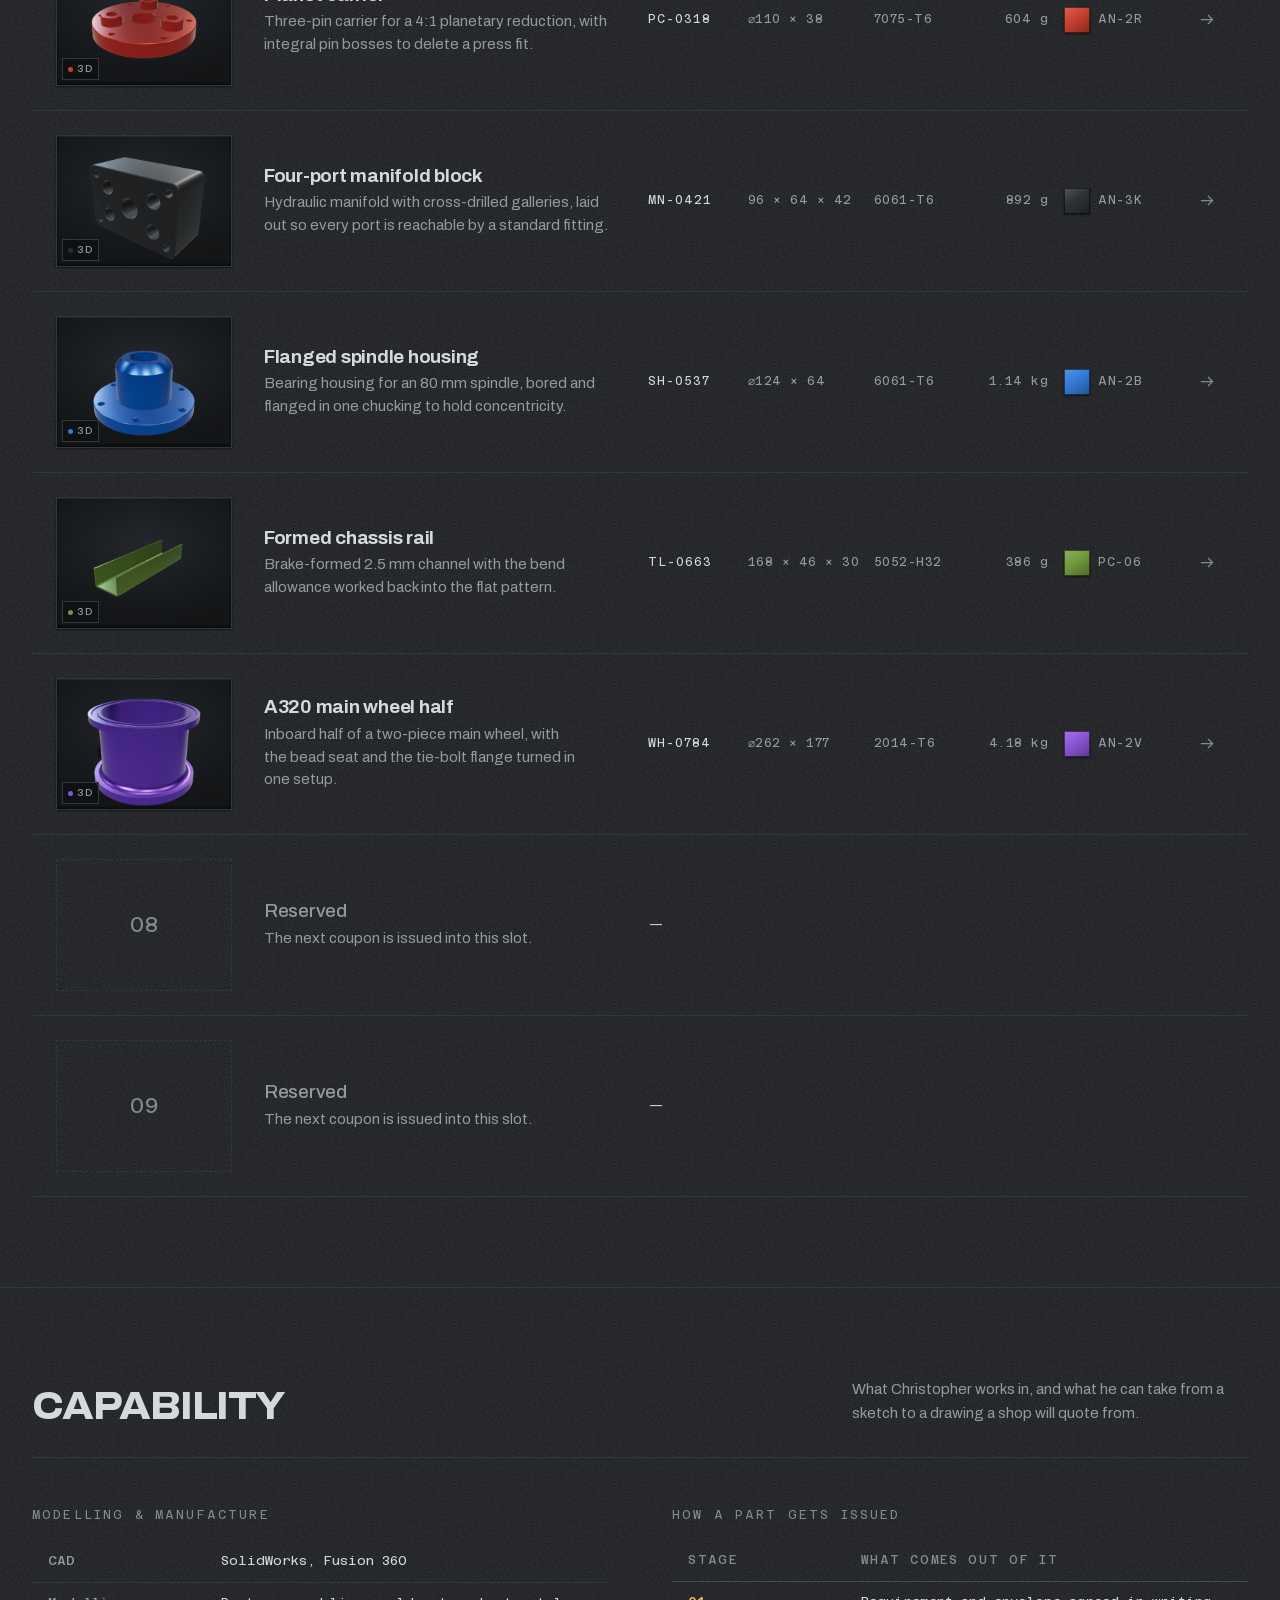
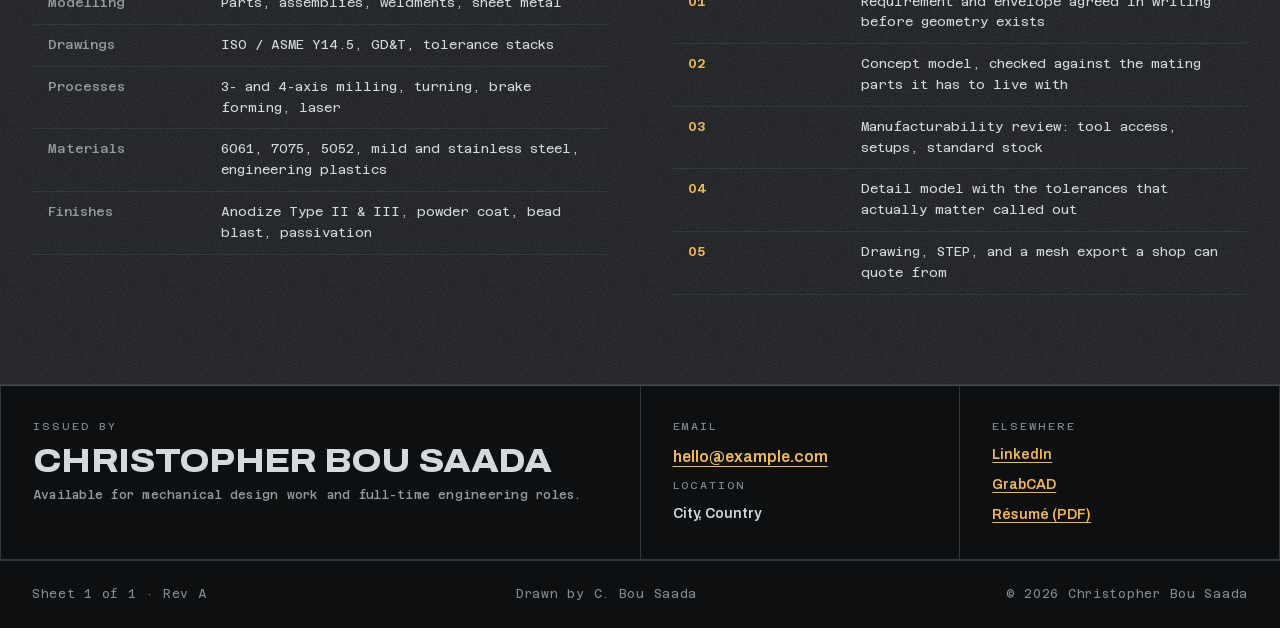
==== commit 008c3eb0: "Add WH-0784, an A320 main wheel half, as the seventh coupon The source export was 10.43 MB and 362,3" ====
--- a/index.html
+++ b/index.html
@@ -269,8 +269,27 @@
           <svg class="ico" width="15" height="15" viewBox="0 0 15 15" fill="none" aria-hidden="true"><path d="M1.5 7.5h11M8.5 3.5l4 4-4 4" stroke="currentColor" stroke-width="1.25" stroke-linecap="square"/></svg>
         </a>
 
+        <a class="row seat" href="projects/wh-0784/" style="--chip:#8a52d6">
+          <span class="row__plate">
+            <img src="assets/renders/wh-0784-main-wheel.webp" alt="" loading="lazy" width="960" height="720">
+            <span class="row__live">3D</span>
+          </span>
+          <span class="row__id">
+            <b>A320 main wheel half</b>
+            <i>Inboard half of a two-piece main wheel, with the bead seat and the tie-bolt flange turned in one setup.</i>
+          </span>
+          <span class="row__spec">
+            <span class="pn">WH-0784</span>
+            <span class="env">⌀262 × 177</span>
+            <span>2014-T6</span>
+            <span class="mass">4.18 kg</span>
+          </span>
+          <span class="row__fin">AN-2V</span>
+          <svg class="ico" width="15" height="15" viewBox="0 0 15 15" fill="none" aria-hidden="true"><path d="M1.5 7.5h11M8.5 3.5l4 4-4 4" stroke="currentColor" stroke-width="1.25" stroke-linecap="square"/></svg>
+        </a>
+
         <div class="row row--ghost seat">
-          <span class="row__plate"><span>07</span></span>
+          <span class="row__plate"><span>08</span></span>
           <span class="row__id">
             <b>Reserved</b>
             <i>The next coupon is issued into this slot.</i>
@@ -279,7 +298,7 @@
         </div>
 
         <div class="row row--ghost seat">
-          <span class="row__plate"><span>08</span></span>
+          <span class="row__plate"><span>09</span></span>
           <span class="row__id">
             <b>Reserved</b>
             <i>The next coupon is issued into this slot.</i>
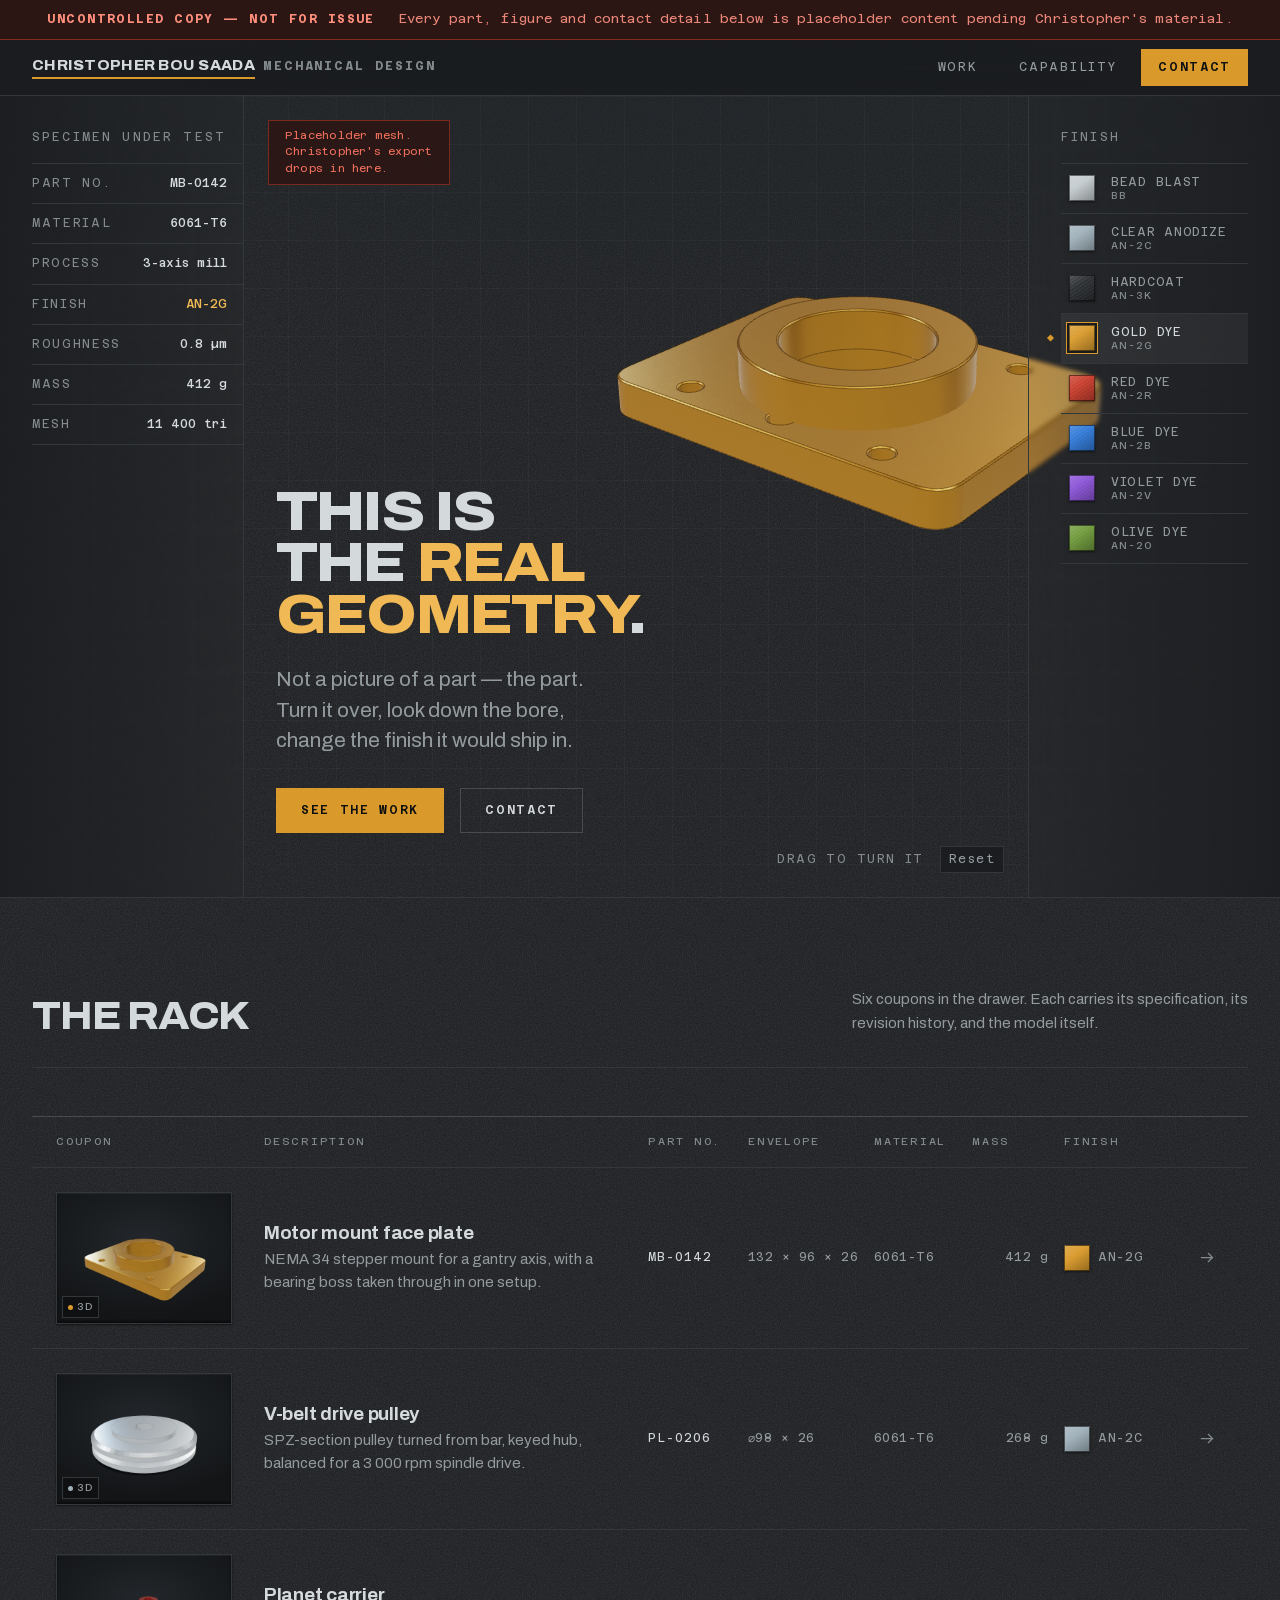
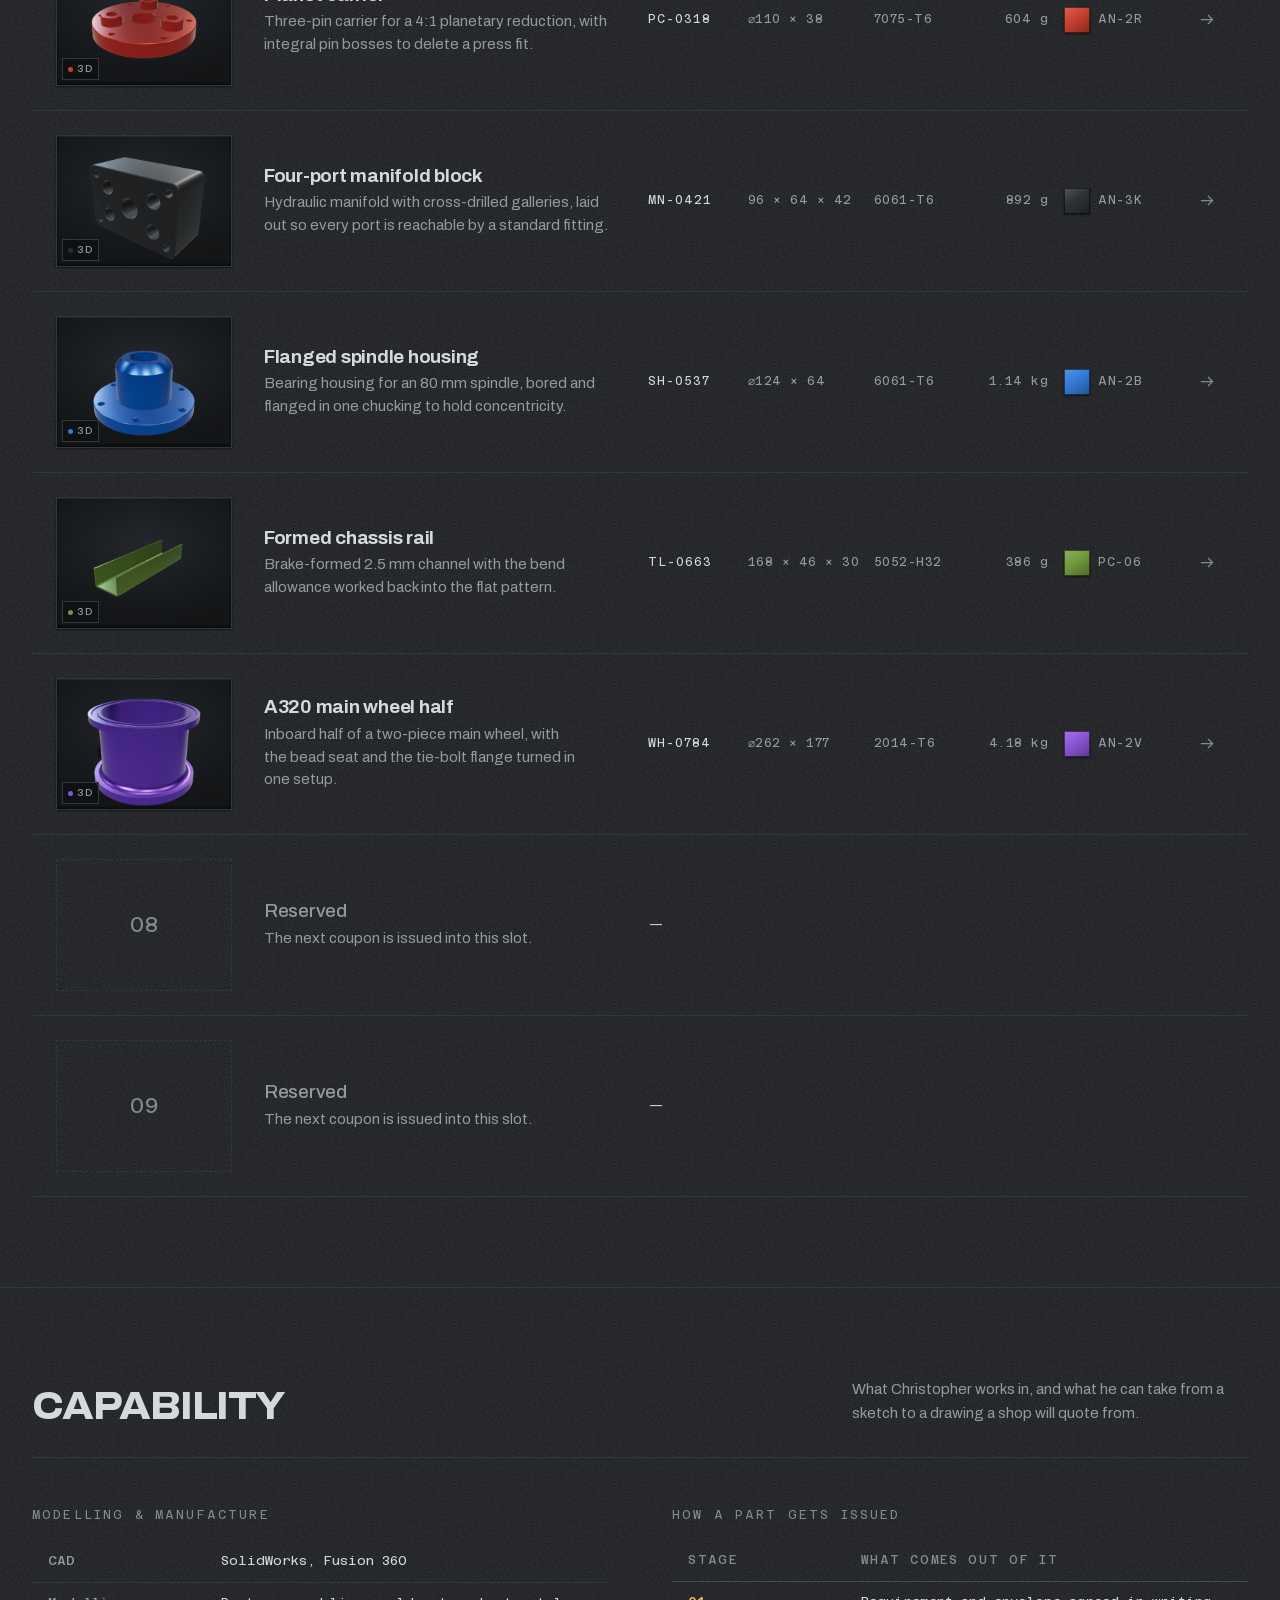
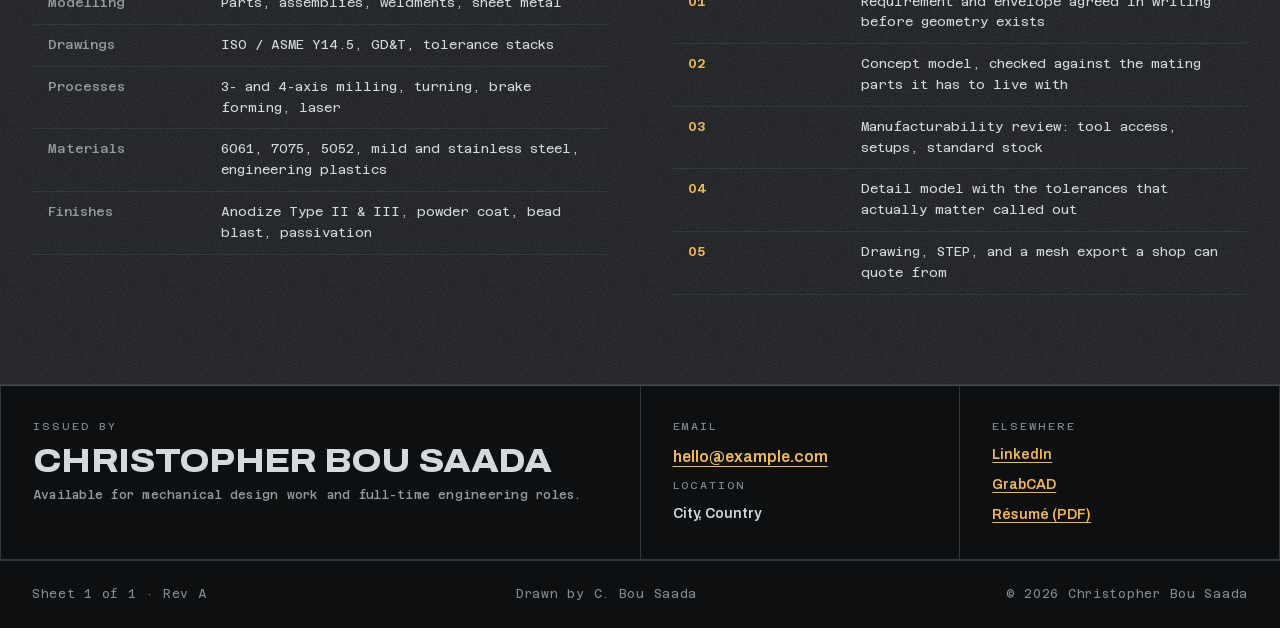
==== commit e94469d6: "Say 'Drag to turn it' rather than 'Drag to rotate' 'Rotate' reads as spinning on a fixed axis; dragg" ====
--- a/index.html
+++ b/index.html
@@ -69,7 +69,7 @@
       <img class="viewer__poster" src="assets/renders/mb-0142-motor-mount.webp"
            alt="Rendered view of the MB-0142 motor mount face plate: a milled aluminium plate with a central bearing boss and four bolt holes.">
       <canvas class="viewer__canvas" tabindex="0" role="application"
-              aria-label="Interactive 3D model of part MB-0142. Drag to rotate. With the keyboard: arrow keys rotate, plus and minus zoom, R resets the view. Open the part's page to zoom with the wheel."></canvas>
+              aria-label="Interactive 3D model of part MB-0142. Drag to turn the part and view it from any angle. With the keyboard: arrow keys turn it, plus and minus zoom, R resets the view. Open the part's page to zoom with the wheel."></canvas>
       <div class="viewer__state" data-state-el>
         <span data-state-text>Loading specimen</span>
         <span class="viewer__bar"><i></i></span>
@@ -77,7 +77,7 @@
       <!-- PLACEHOLDER MARKER. Delete with the issue strip. -->
       <p class="viewer__note">Placeholder mesh. Christopher's export drops in here.</p>
       <div class="viewer__readout">
-        <span>Drag to rotate</span>
+        <span>Drag to turn it</span>
         <button type="button" class="viewer__reset">Reset</button>
       </div>
     </div>
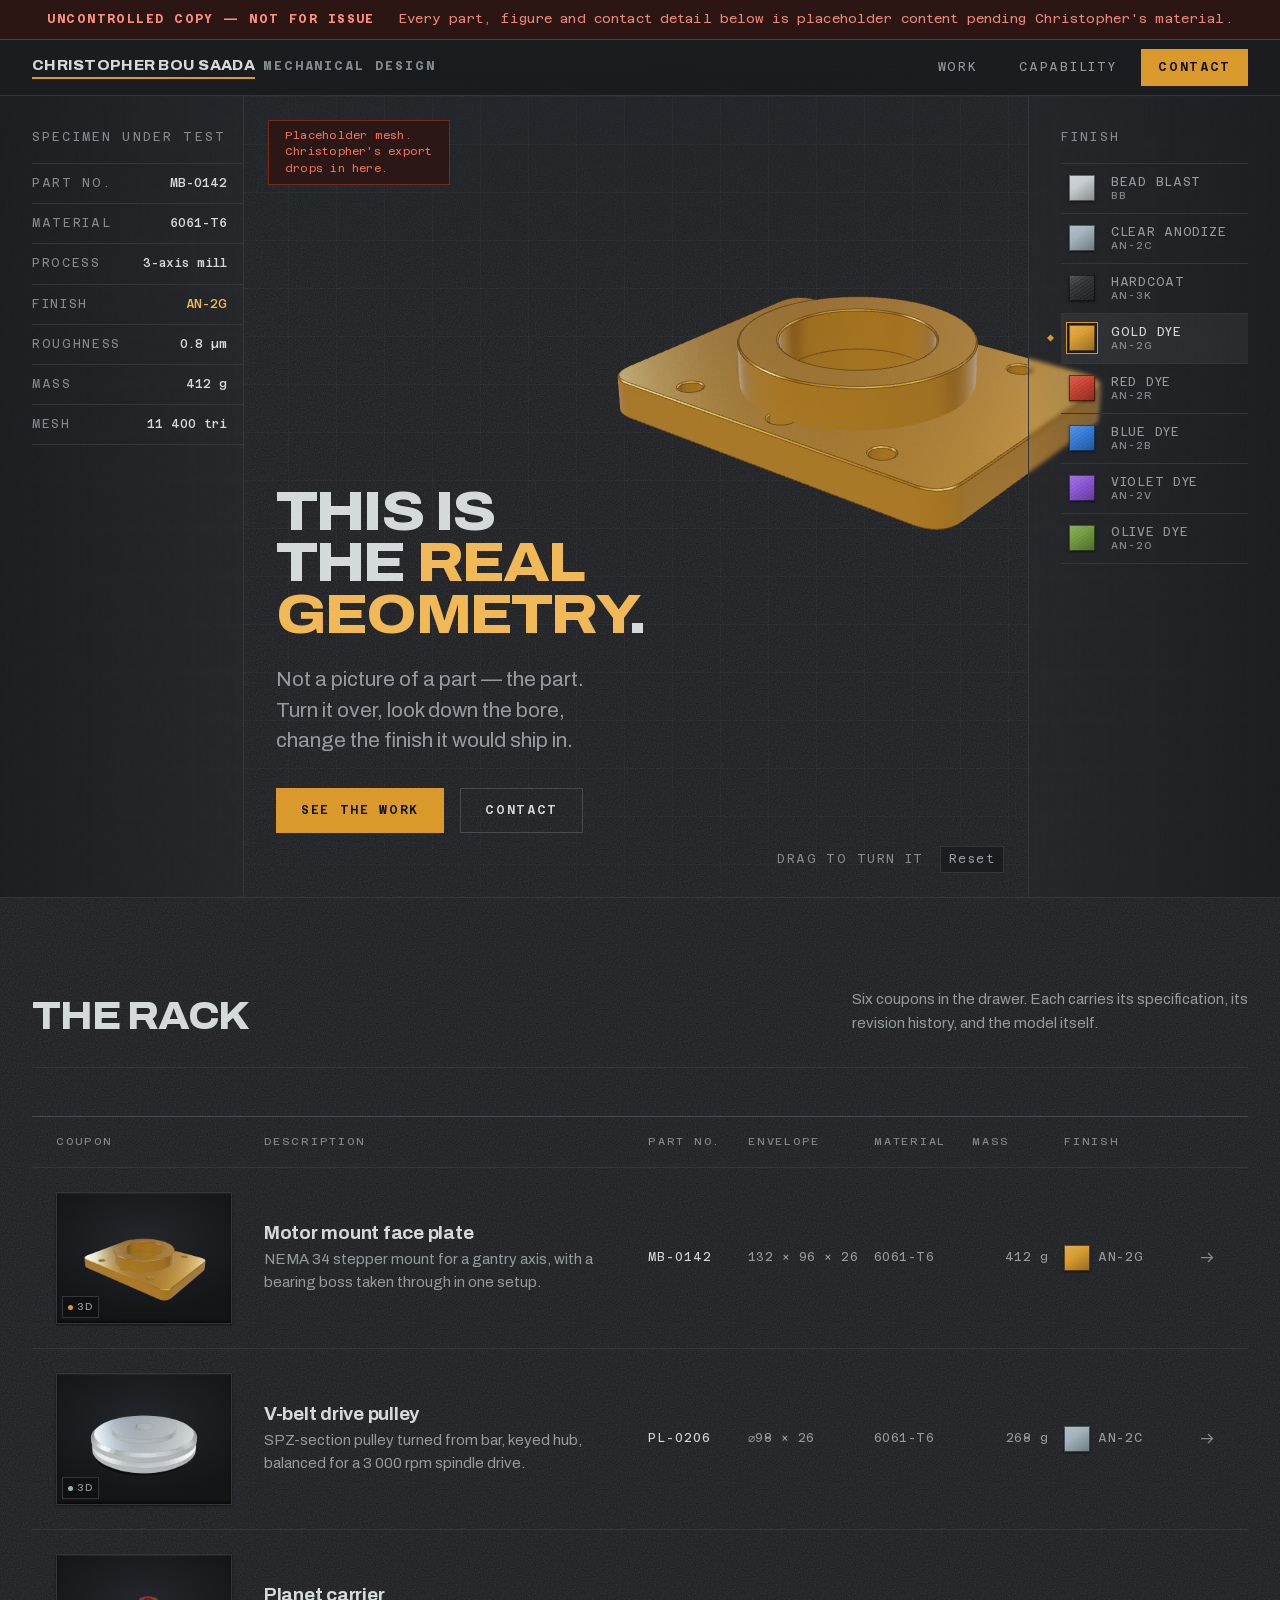
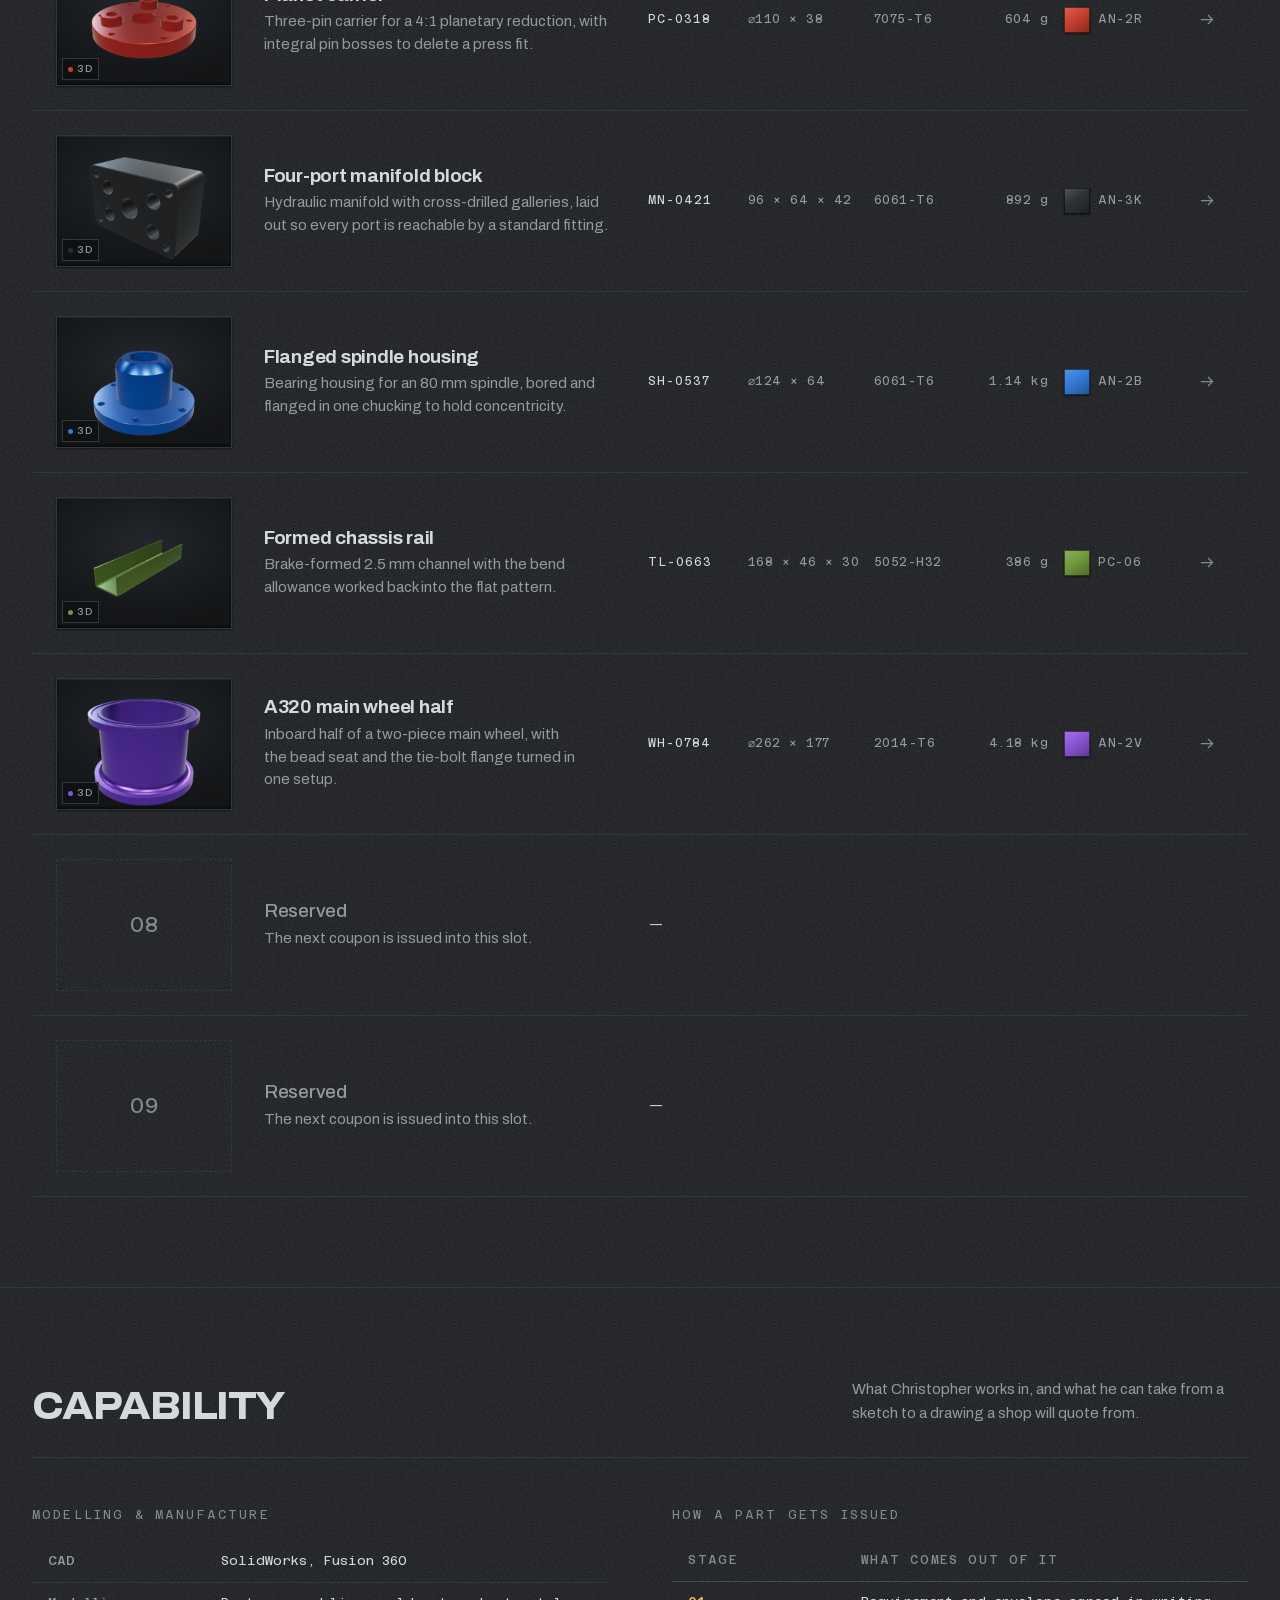
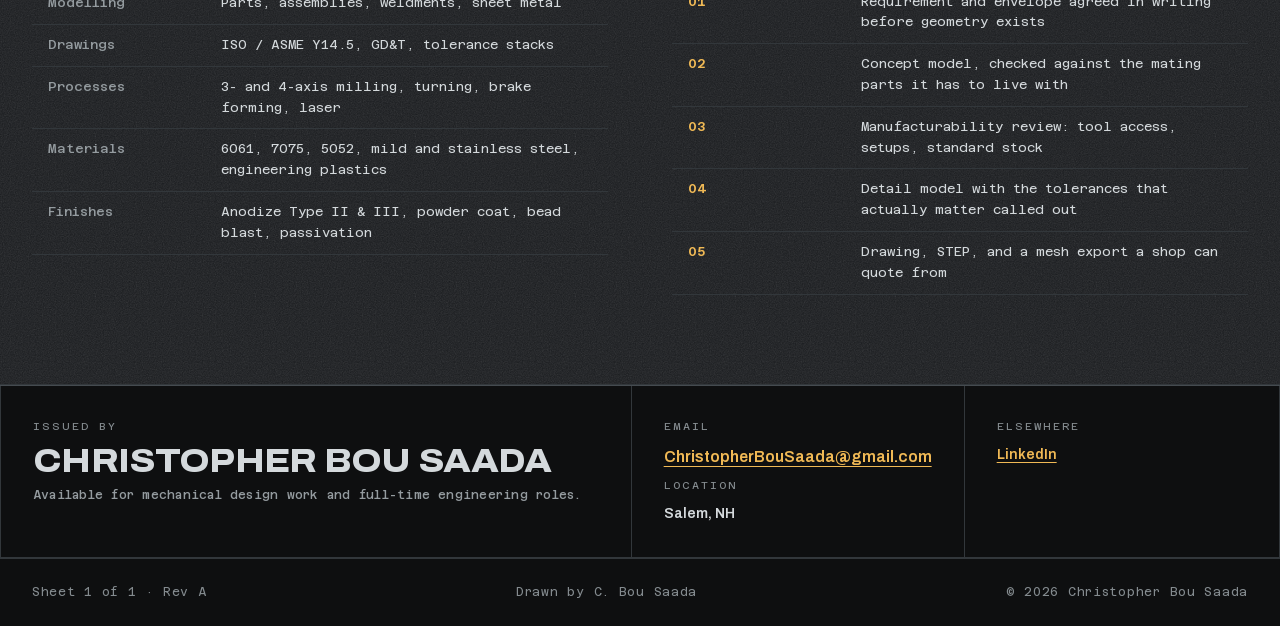
==== commit 4a2f7dbf: "Use real contact details; drop GrabCAD and the résumé row Email becomes ChristopherBouSaada@gmail.co" ====
--- a/index.html
+++ b/index.html
@@ -363,15 +363,13 @@
     </div>
     <div class="titleblock__cell">
       <span class="k">Email</span>
-      <span class="v"><a href="mailto:hello@example.com">hello@example.com</a></span>
+      <span class="v"><a href="mailto:ChristopherBouSaada@gmail.com">ChristopherBouSaada@gmail.com</a></span>
       <span class="k">Location</span>
-      <span class="v" style="font-size:0.875rem">City, Country</span>
+      <span class="v" style="font-size:0.875rem">Salem, NH</span>
     </div>
     <div class="titleblock__cell">
       <span class="k">Elsewhere</span>
-      <span class="v" style="font-size:0.875rem"><a href="#contact">LinkedIn</a></span>
-      <span class="v" style="font-size:0.875rem"><a href="#contact">GrabCAD</a></span>
-      <span class="v" style="font-size:0.875rem"><a href="#contact">Résumé (PDF)</a></span>
+      <span class="v" style="font-size:0.875rem"><a href="https://www.linkedin.com/in/chris-bou-saada/" target="_blank" rel="noopener">LinkedIn</a></span>
     </div>
   </div>
   <div class="titleblock__foot">
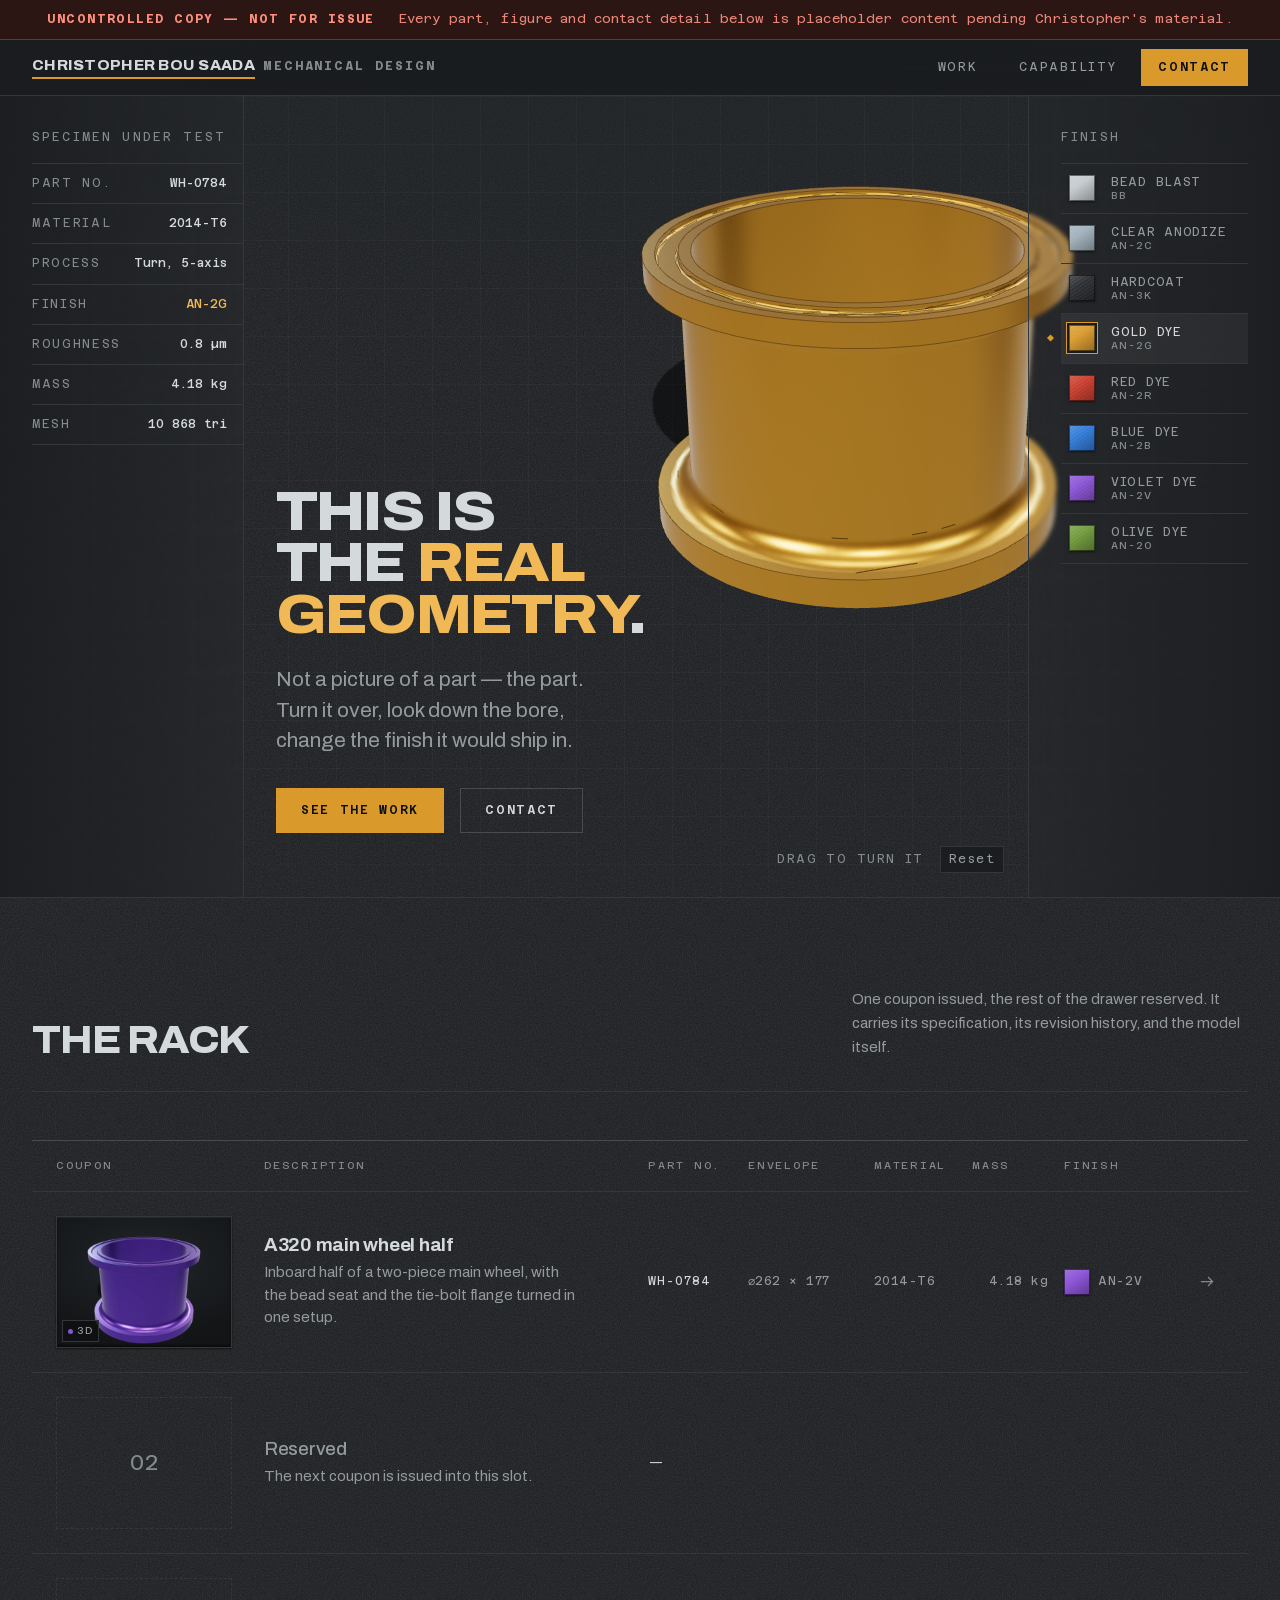
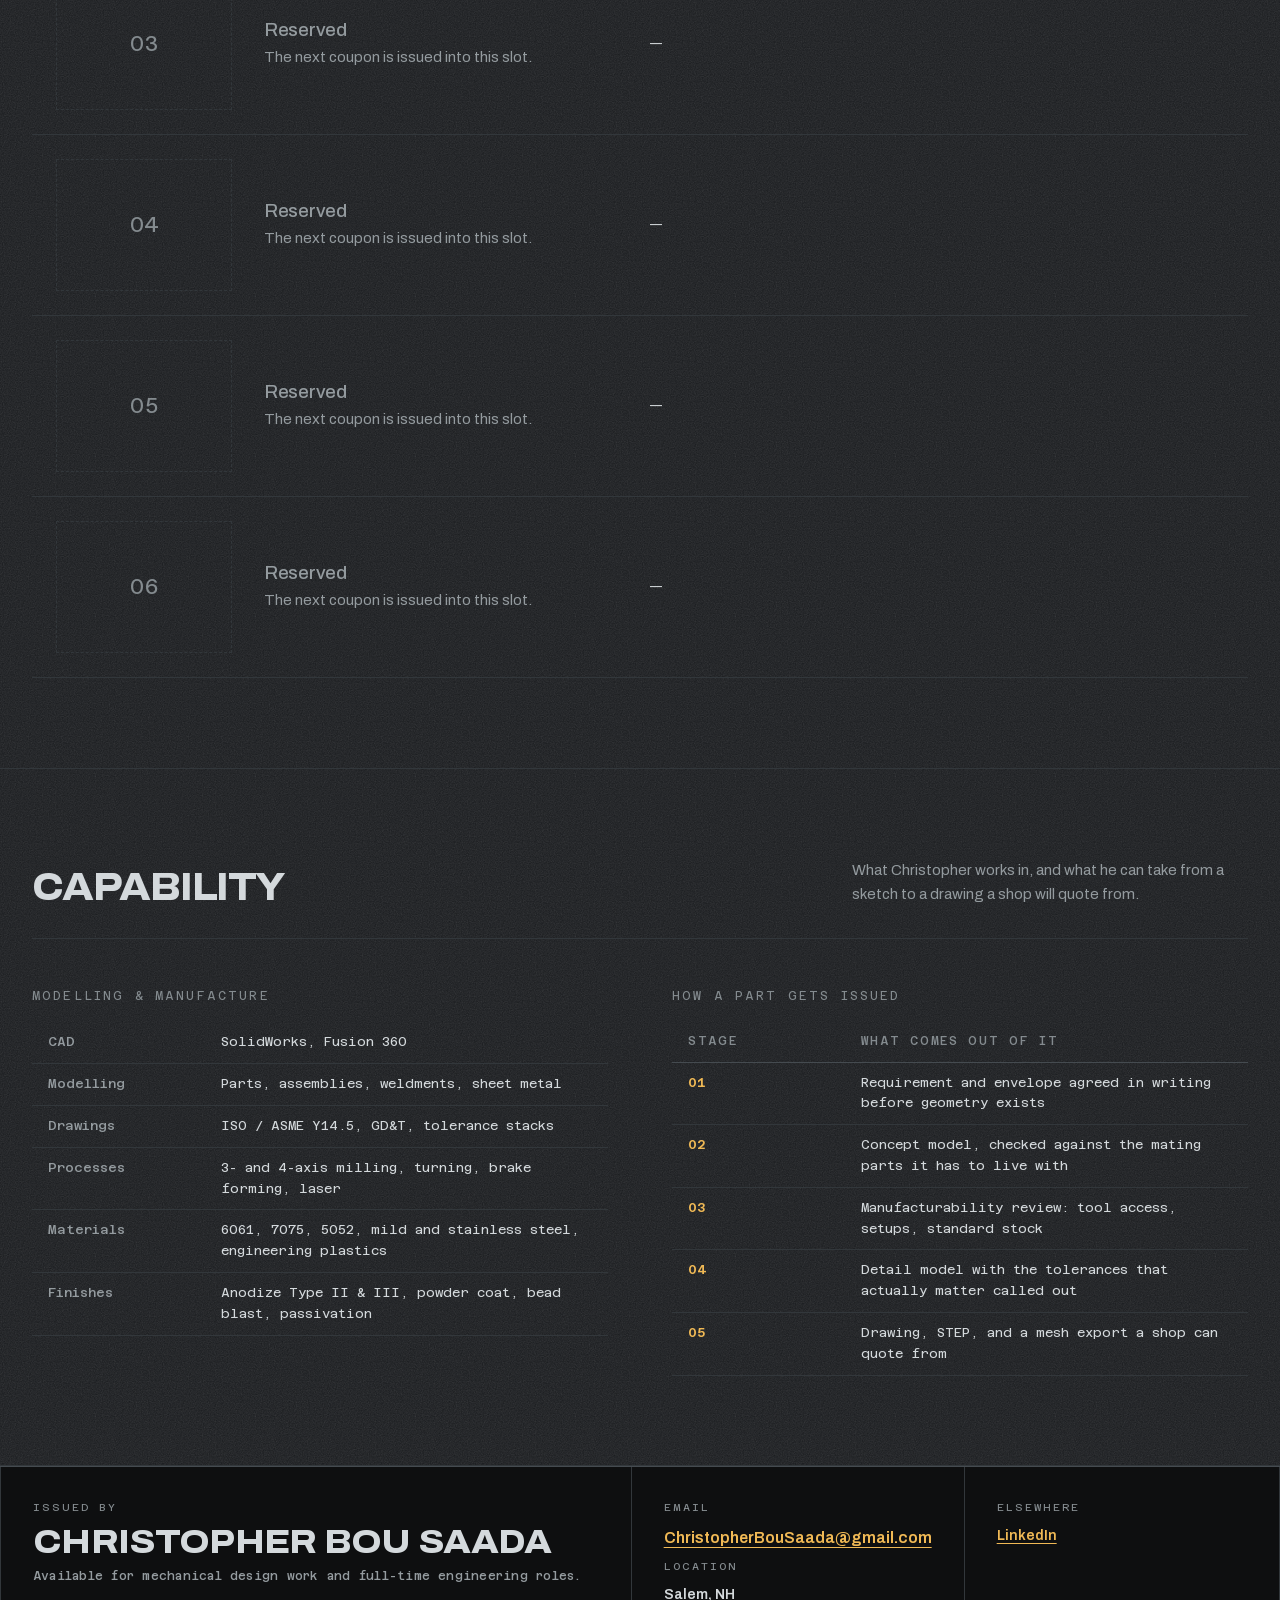
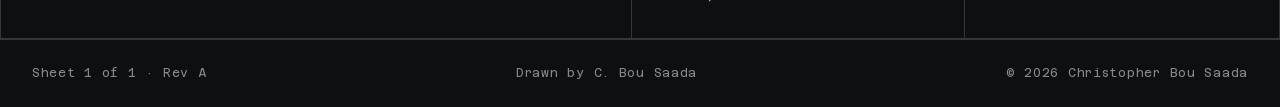
==== commit fd6b1644: "Remove the stand-in geometry; WH-0784 becomes the specimen make-specimens.mjs said to delete its out" ====
--- a/index.html
+++ b/index.html
@@ -61,21 +61,19 @@
     <div class="coupon-test__field" aria-hidden="true"></div>
 
     <div class="viewer viewer--hero"
-         data-model="assets/models/mb-0142-motor-mount.stl"
+         data-model="assets/models/wh-0784-main-wheel.glb"
          data-shift="-0.17,0.15"
          data-fit="1.72"
          data-fit-portrait="1.3"
          data-zoom="off">
-      <img class="viewer__poster" src="assets/renders/mb-0142-motor-mount.webp"
-           alt="Rendered view of the MB-0142 motor mount face plate: a milled aluminium plate with a central bearing boss and four bolt holes.">
+      <img class="viewer__poster" src="assets/renders/wh-0784-main-wheel.webp"
+           alt="Rendered view of the WH-0784 A320 main wheel half: a turned aluminium hub with a bead seat and a scalloped tie-bolt flange.">
       <canvas class="viewer__canvas" tabindex="0" role="application"
-              aria-label="Interactive 3D model of part MB-0142. Drag to turn the part and view it from any angle. With the keyboard: arrow keys turn it, plus and minus zoom, R resets the view. Open the part's page to zoom with the wheel."></canvas>
+              aria-label="Interactive 3D model of part WH-0784. Drag to turn the part and view it from any angle. With the keyboard: arrow keys turn it, plus and minus zoom, R resets the view. Open the part's page to zoom with the wheel."></canvas>
       <div class="viewer__state" data-state-el>
         <span data-state-text>Loading specimen</span>
         <span class="viewer__bar"><i></i></span>
       </div>
-      <!-- PLACEHOLDER MARKER. Delete with the issue strip. -->
-      <p class="viewer__note">Placeholder mesh. Christopher's export drops in here.</p>
       <div class="viewer__readout">
         <span>Drag to turn it</span>
         <button type="button" class="viewer__reset">Reset</button>
@@ -85,13 +83,13 @@
     <div class="specstamp">
       <p class="specstamp__head">Specimen under test</p>
       <dl>
-        <div><dt>Part no.</dt><dd>MB-0142</dd></div>
-        <div><dt>Material</dt><dd>6061-T6</dd></div>
-        <div><dt>Process</dt><dd>3-axis mill</dd></div>
+        <div><dt>Part no.</dt><dd>WH-0784</dd></div>
+        <div><dt>Material</dt><dd>2014-T6</dd></div>
+        <div><dt>Process</dt><dd>Turn, 5-axis</dd></div>
         <div><dt>Finish</dt><dd data-live-finish>AN-2G</dd></div>
         <div><dt>Roughness</dt><dd data-live-ra>0.8 µm</dd></div>
-        <div><dt>Mass</dt><dd>412 g</dd></div>
-        <div><dt>Mesh</dt><dd>11 400 tri</dd></div>
+        <div><dt>Mass</dt><dd>4.18 kg</dd></div>
+        <div><dt>Mesh</dt><dd>10 868 tri</dd></div>
       </dl>
     </div>
 
@@ -142,8 +140,8 @@
     <div class="wrap">
       <div class="band__head">
         <h2 class="display" id="work-title">The rack</h2>
-        <p>Six coupons in the drawer. Each carries its specification, its revision
-          history, and the model itself.</p>
+        <p>One coupon issued, the rest of the drawer reserved. It carries its
+          specification, its revision history, and the model itself.</p>
       </div>
 
       <div class="register">
@@ -155,120 +153,6 @@
           <span></span>
         </div>
 
-        <a class="row seat" href="projects/mb-0142/" style="--chip:#d99a2b">
-          <span class="row__plate">
-            <img src="assets/renders/mb-0142-motor-mount.webp" alt="" loading="lazy" width="960" height="720">
-            <span class="row__live">3D</span>
-          </span>
-          <span class="row__id">
-            <b>Motor mount face plate</b>
-            <i>NEMA 34 stepper mount for a gantry axis, with a bearing boss taken through in one setup.</i>
-          </span>
-          <span class="row__spec">
-            <span class="pn">MB-0142</span>
-            <span class="env">132 × 96 × 26</span>
-            <span>6061-T6</span>
-            <span class="mass">412 g</span>
-          </span>
-          <span class="row__fin">AN-2G</span>
-          <svg class="ico" width="15" height="15" viewBox="0 0 15 15" fill="none" aria-hidden="true"><path d="M1.5 7.5h11M8.5 3.5l4 4-4 4" stroke="currentColor" stroke-width="1.25" stroke-linecap="square"/></svg>
-        </a>
-
-        <a class="row seat" href="projects/pl-0206/" style="--chip:#9fb0ba">
-          <span class="row__plate">
-            <img src="assets/renders/pl-0206-v-belt-pulley.webp" alt="" loading="lazy" width="960" height="720">
-            <span class="row__live">3D</span>
-          </span>
-          <span class="row__id">
-            <b>V-belt drive pulley</b>
-            <i>SPZ-section pulley turned from bar, keyed hub, balanced for a 3 000 rpm spindle drive.</i>
-          </span>
-          <span class="row__spec">
-            <span class="pn">PL-0206</span>
-            <span class="env">⌀98 × 26</span>
-            <span>6061-T6</span>
-            <span class="mass">268 g</span>
-          </span>
-          <span class="row__fin">AN-2C</span>
-          <svg class="ico" width="15" height="15" viewBox="0 0 15 15" fill="none" aria-hidden="true"><path d="M1.5 7.5h11M8.5 3.5l4 4-4 4" stroke="currentColor" stroke-width="1.25" stroke-linecap="square"/></svg>
-        </a>
-
-        <a class="row seat" href="projects/pc-0318/" style="--chip:#c93c2b">
-          <span class="row__plate">
-            <img src="assets/renders/pc-0318-planet-carrier.webp" alt="" loading="lazy" width="960" height="720">
-            <span class="row__live">3D</span>
-          </span>
-          <span class="row__id">
-            <b>Planet carrier</b>
-            <i>Three-pin carrier for a 4:1 planetary reduction, with integral pin bosses to delete a press fit.</i>
-          </span>
-          <span class="row__spec">
-            <span class="pn">PC-0318</span>
-            <span class="env">⌀110 × 38</span>
-            <span>7075-T6</span>
-            <span class="mass">604 g</span>
-          </span>
-          <span class="row__fin">AN-2R</span>
-          <svg class="ico" width="15" height="15" viewBox="0 0 15 15" fill="none" aria-hidden="true"><path d="M1.5 7.5h11M8.5 3.5l4 4-4 4" stroke="currentColor" stroke-width="1.25" stroke-linecap="square"/></svg>
-        </a>
-
-        <a class="row seat" href="projects/mn-0421/" style="--chip:#2a2d30">
-          <span class="row__plate">
-            <img src="assets/renders/mn-0421-manifold-block.webp" alt="" loading="lazy" width="960" height="720">
-            <span class="row__live">3D</span>
-          </span>
-          <span class="row__id">
-            <b>Four-port manifold block</b>
-            <i>Hydraulic manifold with cross-drilled galleries, laid out so every port is reachable by a standard fitting.</i>
-          </span>
-          <span class="row__spec">
-            <span class="pn">MN-0421</span>
-            <span class="env">96 × 64 × 42</span>
-            <span>6061-T6</span>
-            <span class="mass">892 g</span>
-          </span>
-          <span class="row__fin">AN-3K</span>
-          <svg class="ico" width="15" height="15" viewBox="0 0 15 15" fill="none" aria-hidden="true"><path d="M1.5 7.5h11M8.5 3.5l4 4-4 4" stroke="currentColor" stroke-width="1.25" stroke-linecap="square"/></svg>
-        </a>
-
-        <a class="row seat" href="projects/sh-0537/" style="--chip:#2f79d8">
-          <span class="row__plate">
-            <img src="assets/renders/sh-0537-spindle-housing.webp" alt="" loading="lazy" width="960" height="720">
-            <span class="row__live">3D</span>
-          </span>
-          <span class="row__id">
-            <b>Flanged spindle housing</b>
-            <i>Bearing housing for an 80 mm spindle, bored and flanged in one chucking to hold concentricity.</i>
-          </span>
-          <span class="row__spec">
-            <span class="pn">SH-0537</span>
-            <span class="env">⌀124 × 64</span>
-            <span>6061-T6</span>
-            <span class="mass">1.14 kg</span>
-          </span>
-          <span class="row__fin">AN-2B</span>
-          <svg class="ico" width="15" height="15" viewBox="0 0 15 15" fill="none" aria-hidden="true"><path d="M1.5 7.5h11M8.5 3.5l4 4-4 4" stroke="currentColor" stroke-width="1.25" stroke-linecap="square"/></svg>
-        </a>
-
-        <a class="row seat" href="projects/tl-0663/" style="--chip:#6f9a3a">
-          <span class="row__plate">
-            <img src="assets/renders/tl-0663-chassis-rail.webp" alt="" loading="lazy" width="960" height="720">
-            <span class="row__live">3D</span>
-          </span>
-          <span class="row__id">
-            <b>Formed chassis rail</b>
-            <i>Brake-formed 2.5 mm channel with the bend allowance worked back into the flat pattern.</i>
-          </span>
-          <span class="row__spec">
-            <span class="pn">TL-0663</span>
-            <span class="env">168 × 46 × 30</span>
-            <span>5052-H32</span>
-            <span class="mass">386 g</span>
-          </span>
-          <span class="row__fin">PC-06</span>
-          <svg class="ico" width="15" height="15" viewBox="0 0 15 15" fill="none" aria-hidden="true"><path d="M1.5 7.5h11M8.5 3.5l4 4-4 4" stroke="currentColor" stroke-width="1.25" stroke-linecap="square"/></svg>
-        </a>
-
         <a class="row seat" href="projects/wh-0784/" style="--chip:#8a52d6">
           <span class="row__plate">
             <img src="assets/renders/wh-0784-main-wheel.webp" alt="" loading="lazy" width="960" height="720">
@@ -289,16 +173,43 @@
         </a>
 
         <div class="row row--ghost seat">
-          <span class="row__plate"><span>08</span></span>
-          <span class="row__id">
-            <b>Reserved</b>
-            <i>The next coupon is issued into this slot.</i>
-          </span>
-          <span class="row__spec"><span class="pn">—</span></span>
-        </div>
-
-        <div class="row row--ghost seat">
-          <span class="row__plate"><span>09</span></span>
+          <span class="row__plate"><span>02</span></span>
+          <span class="row__id">
+            <b>Reserved</b>
+            <i>The next coupon is issued into this slot.</i>
+          </span>
+          <span class="row__spec"><span class="pn">—</span></span>
+        </div>
+
+        <div class="row row--ghost seat">
+          <span class="row__plate"><span>03</span></span>
+          <span class="row__id">
+            <b>Reserved</b>
+            <i>The next coupon is issued into this slot.</i>
+          </span>
+          <span class="row__spec"><span class="pn">—</span></span>
+        </div>
+
+        <div class="row row--ghost seat">
+          <span class="row__plate"><span>04</span></span>
+          <span class="row__id">
+            <b>Reserved</b>
+            <i>The next coupon is issued into this slot.</i>
+          </span>
+          <span class="row__spec"><span class="pn">—</span></span>
+        </div>
+
+        <div class="row row--ghost seat">
+          <span class="row__plate"><span>05</span></span>
+          <span class="row__id">
+            <b>Reserved</b>
+            <i>The next coupon is issued into this slot.</i>
+          </span>
+          <span class="row__spec"><span class="pn">—</span></span>
+        </div>
+
+        <div class="row row--ghost seat">
+          <span class="row__plate"><span>06</span></span>
           <span class="row__id">
             <b>Reserved</b>
             <i>The next coupon is issued into this slot.</i>
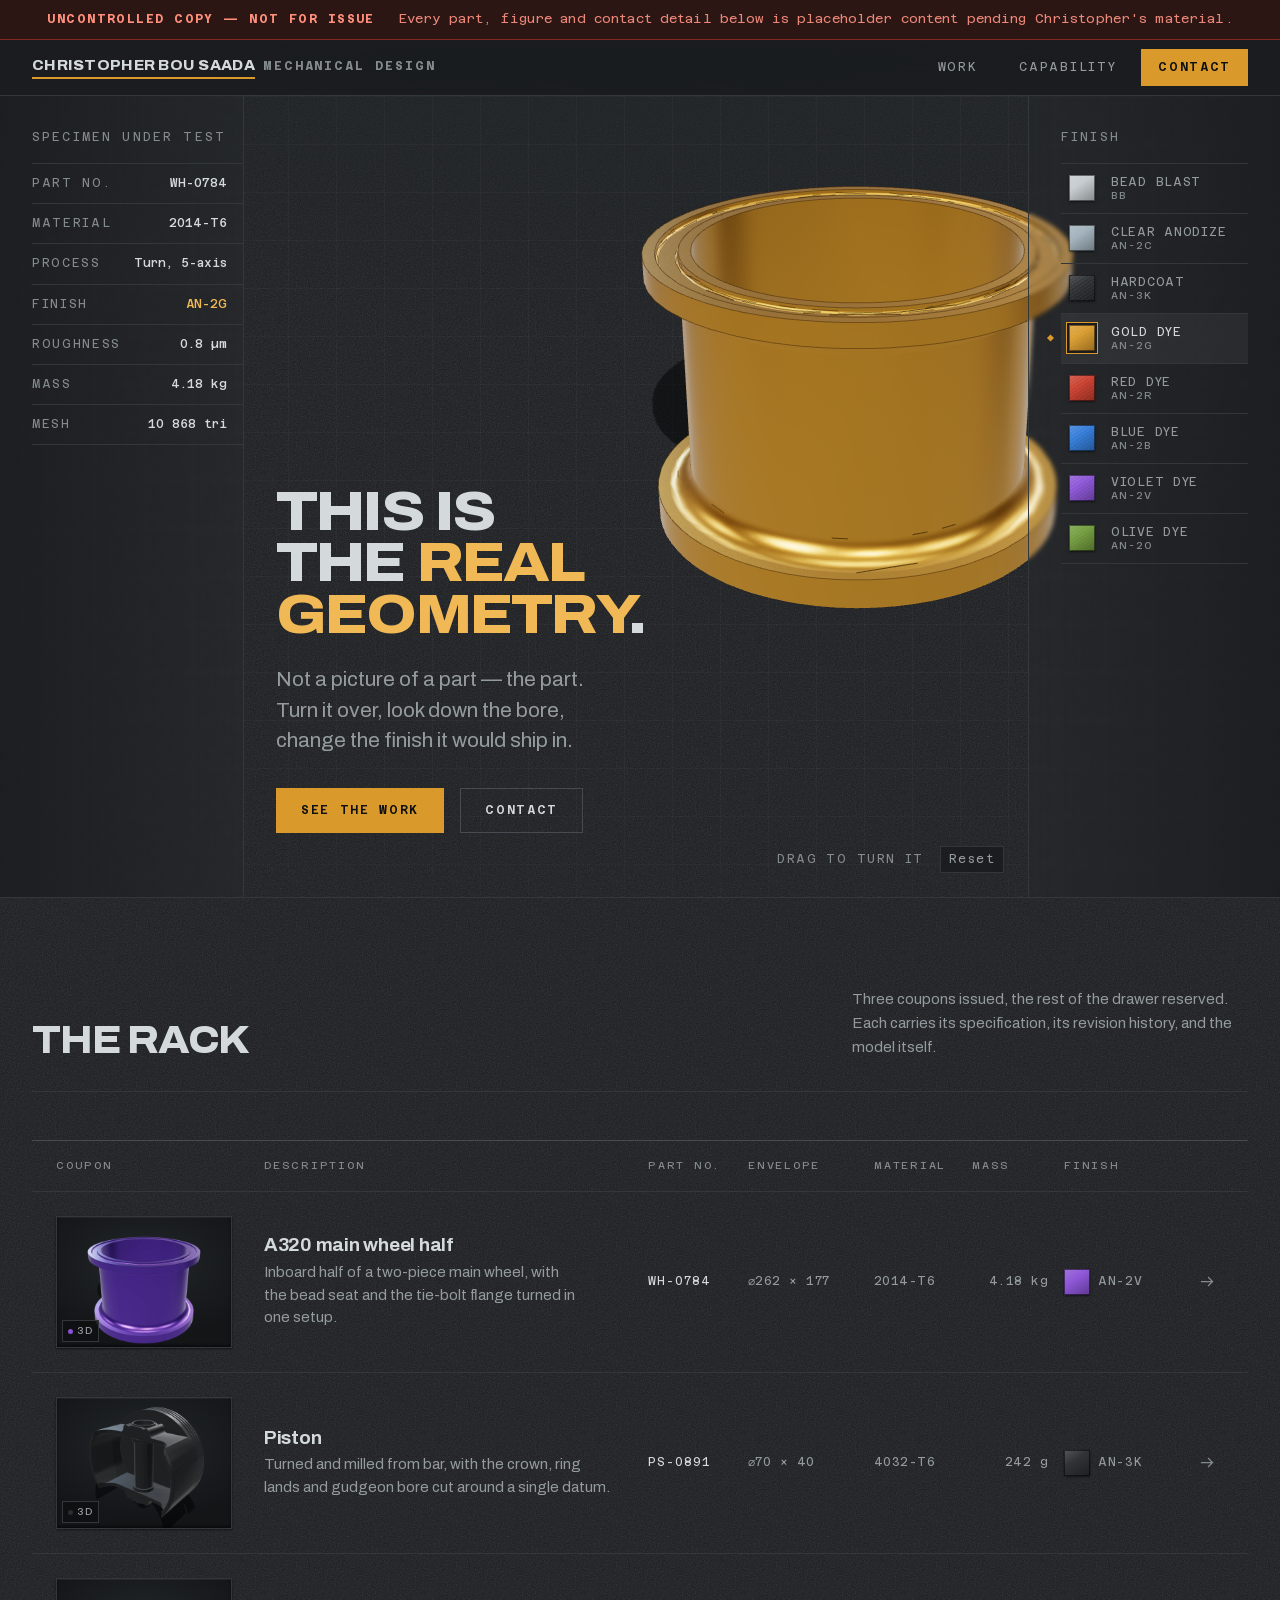
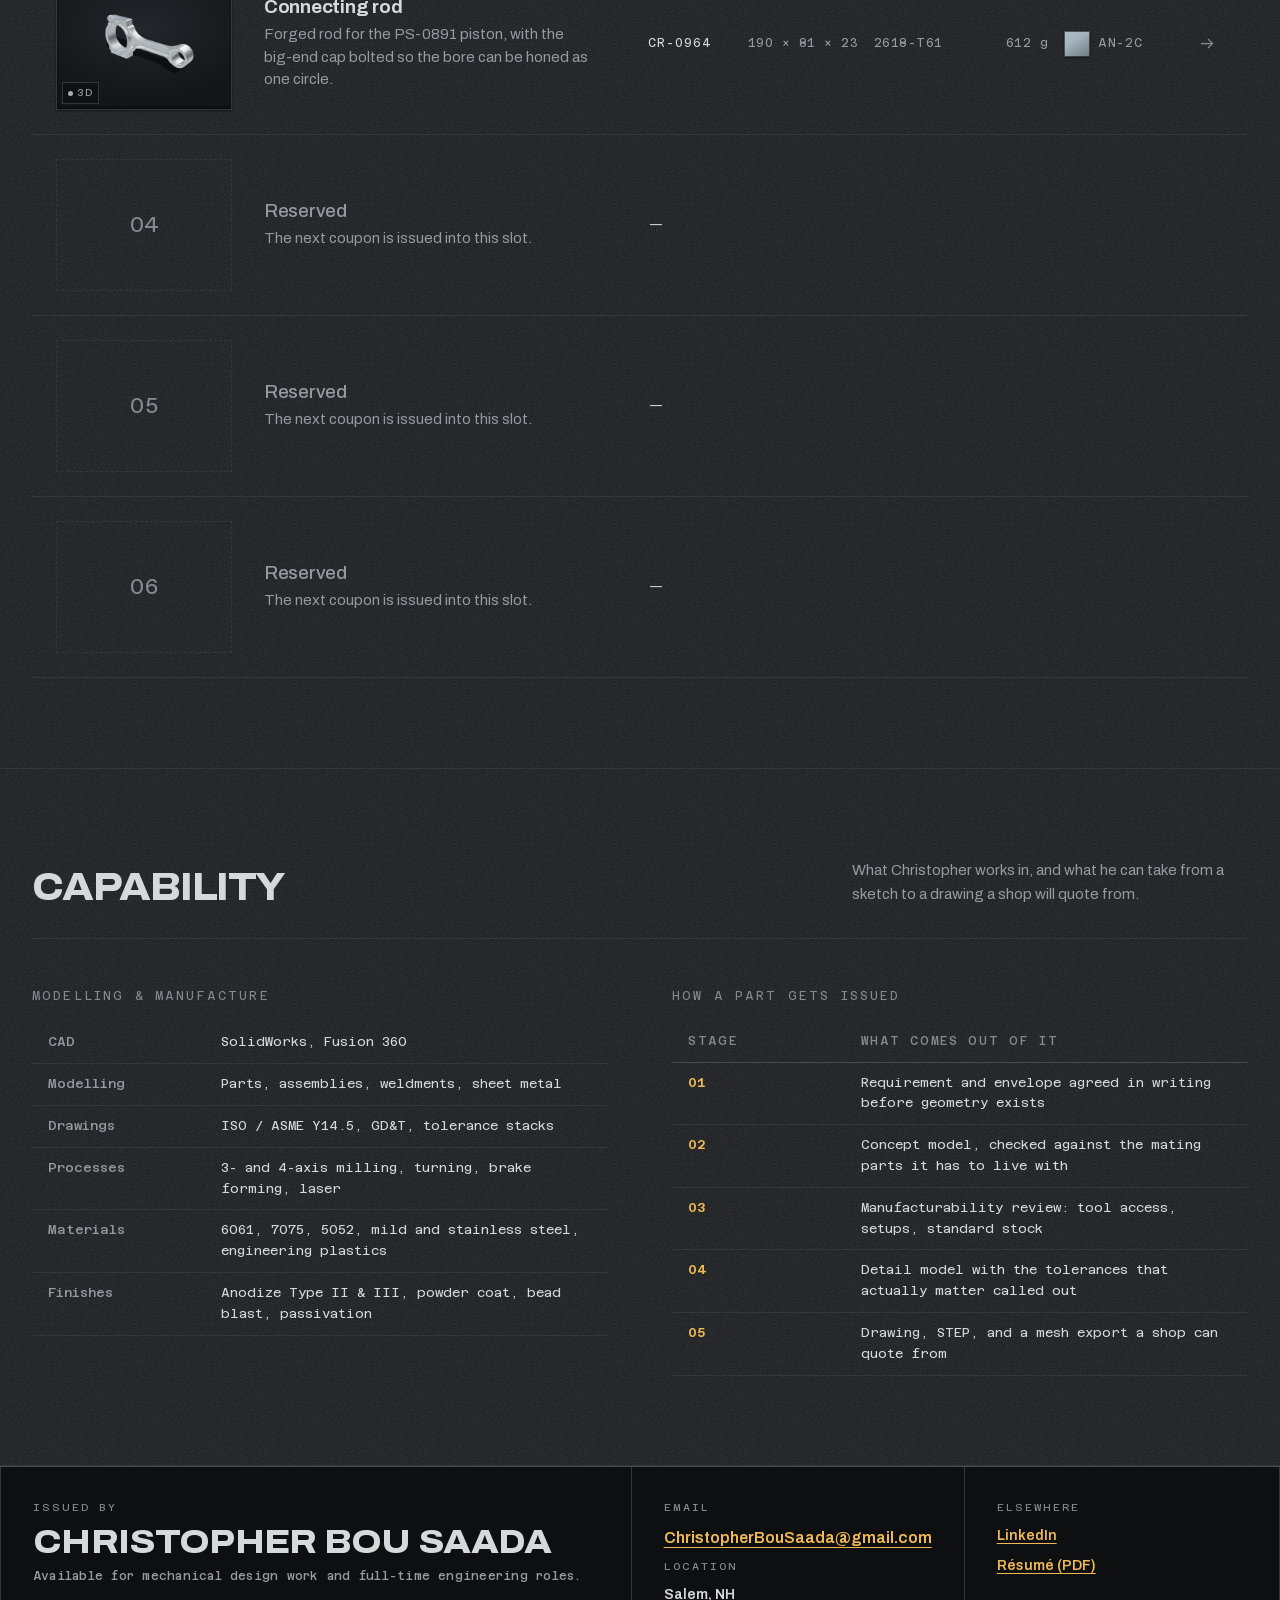
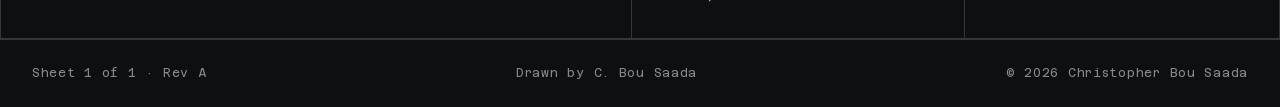
==== commit dd887340: "Add PS-0891 and CR-0964, and link the résumé Two real exports and Christopher's résumé. The rack now" ====
--- a/index.html
+++ b/index.html
@@ -140,7 +140,7 @@
     <div class="wrap">
       <div class="band__head">
         <h2 class="display" id="work-title">The rack</h2>
-        <p>One coupon issued, the rest of the drawer reserved. It carries its
+        <p>Three coupons issued, the rest of the drawer reserved. Each carries its
           specification, its revision history, and the model itself.</p>
       </div>
 
@@ -172,23 +172,43 @@
           <svg class="ico" width="15" height="15" viewBox="0 0 15 15" fill="none" aria-hidden="true"><path d="M1.5 7.5h11M8.5 3.5l4 4-4 4" stroke="currentColor" stroke-width="1.25" stroke-linecap="square"/></svg>
         </a>
 
-        <div class="row row--ghost seat">
-          <span class="row__plate"><span>02</span></span>
-          <span class="row__id">
-            <b>Reserved</b>
-            <i>The next coupon is issued into this slot.</i>
-          </span>
-          <span class="row__spec"><span class="pn">—</span></span>
-        </div>
-
-        <div class="row row--ghost seat">
-          <span class="row__plate"><span>03</span></span>
-          <span class="row__id">
-            <b>Reserved</b>
-            <i>The next coupon is issued into this slot.</i>
-          </span>
-          <span class="row__spec"><span class="pn">—</span></span>
-        </div>
+        <a class="row seat" href="projects/ps-0891/" style="--chip:#2a2d30">
+          <span class="row__plate">
+            <img src="assets/renders/ps-0891-piston.webp" alt="" loading="lazy" width="960" height="720">
+            <span class="row__live">3D</span>
+          </span>
+          <span class="row__id">
+            <b>Piston</b>
+            <i>Turned and milled from bar, with the crown, ring lands and gudgeon bore cut around a single datum.</i>
+          </span>
+          <span class="row__spec">
+            <span class="pn">PS-0891</span>
+            <span class="env">⌀70 × 40</span>
+            <span>4032-T6</span>
+            <span class="mass">242 g</span>
+          </span>
+          <span class="row__fin">AN-3K</span>
+          <svg class="ico" width="15" height="15" viewBox="0 0 15 15" fill="none" aria-hidden="true"><path d="M1.5 7.5h11M8.5 3.5l4 4-4 4" stroke="currentColor" stroke-width="1.25" stroke-linecap="square"/></svg>
+        </a>
+
+        <a class="row seat" href="projects/cr-0964/" style="--chip:#9fb0ba">
+          <span class="row__plate">
+            <img src="assets/renders/cr-0964-connecting-rod.webp" alt="" loading="lazy" width="960" height="720">
+            <span class="row__live">3D</span>
+          </span>
+          <span class="row__id">
+            <b>Connecting rod</b>
+            <i>Forged rod for the PS-0891 piston, with the big-end cap bolted so the bore can be honed as one circle.</i>
+          </span>
+          <span class="row__spec">
+            <span class="pn">CR-0964</span>
+            <span class="env">190 × 81 × 23</span>
+            <span>2618-T61</span>
+            <span class="mass">612 g</span>
+          </span>
+          <span class="row__fin">AN-2C</span>
+          <svg class="ico" width="15" height="15" viewBox="0 0 15 15" fill="none" aria-hidden="true"><path d="M1.5 7.5h11M8.5 3.5l4 4-4 4" stroke="currentColor" stroke-width="1.25" stroke-linecap="square"/></svg>
+        </a>
 
         <div class="row row--ghost seat">
           <span class="row__plate"><span>04</span></span>
@@ -281,6 +301,7 @@
     <div class="titleblock__cell">
       <span class="k">Elsewhere</span>
       <span class="v" style="font-size:0.875rem"><a href="https://www.linkedin.com/in/chris-bou-saada/" target="_blank" rel="noopener">LinkedIn</a></span>
+      <span class="v" style="font-size:0.875rem"><a href="assets/christopher-bou-saada-resume.pdf" target="_blank" rel="noopener">Résumé (PDF)</a></span>
     </div>
   </div>
   <div class="titleblock__foot">
